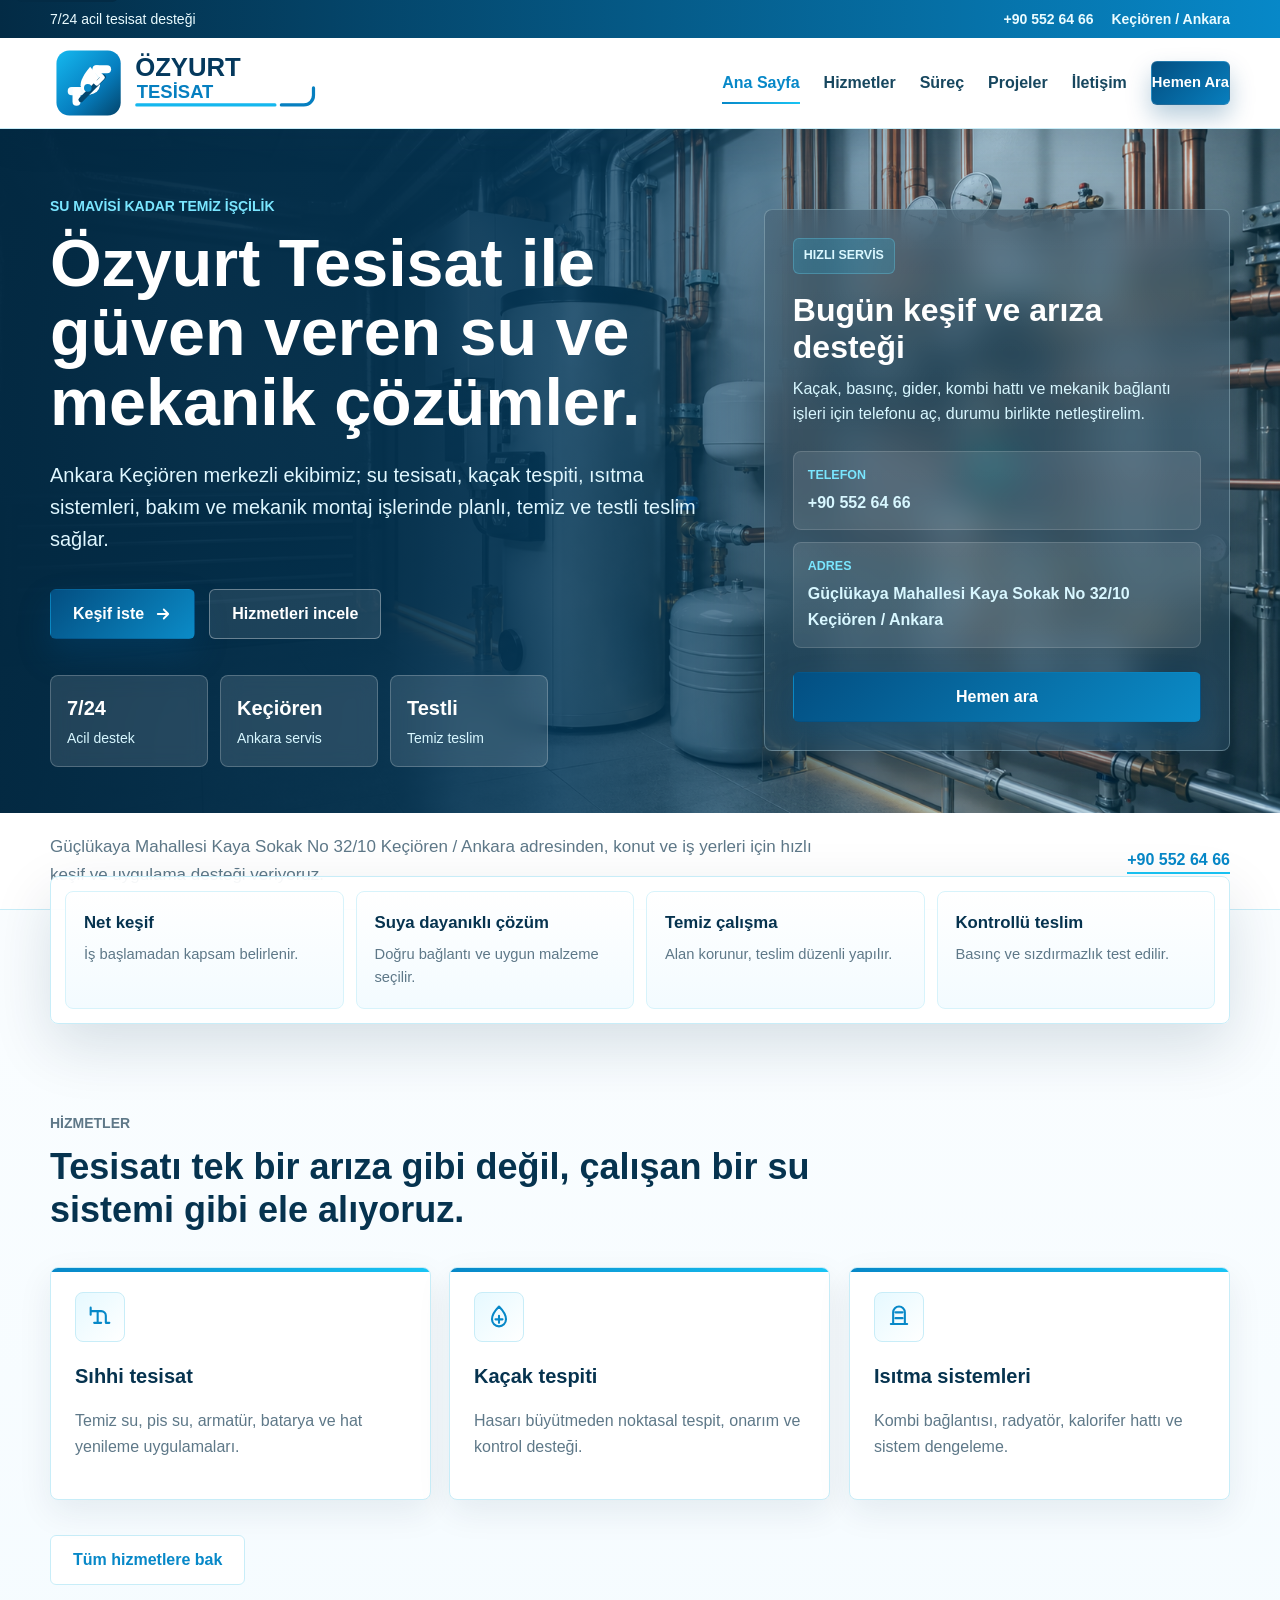
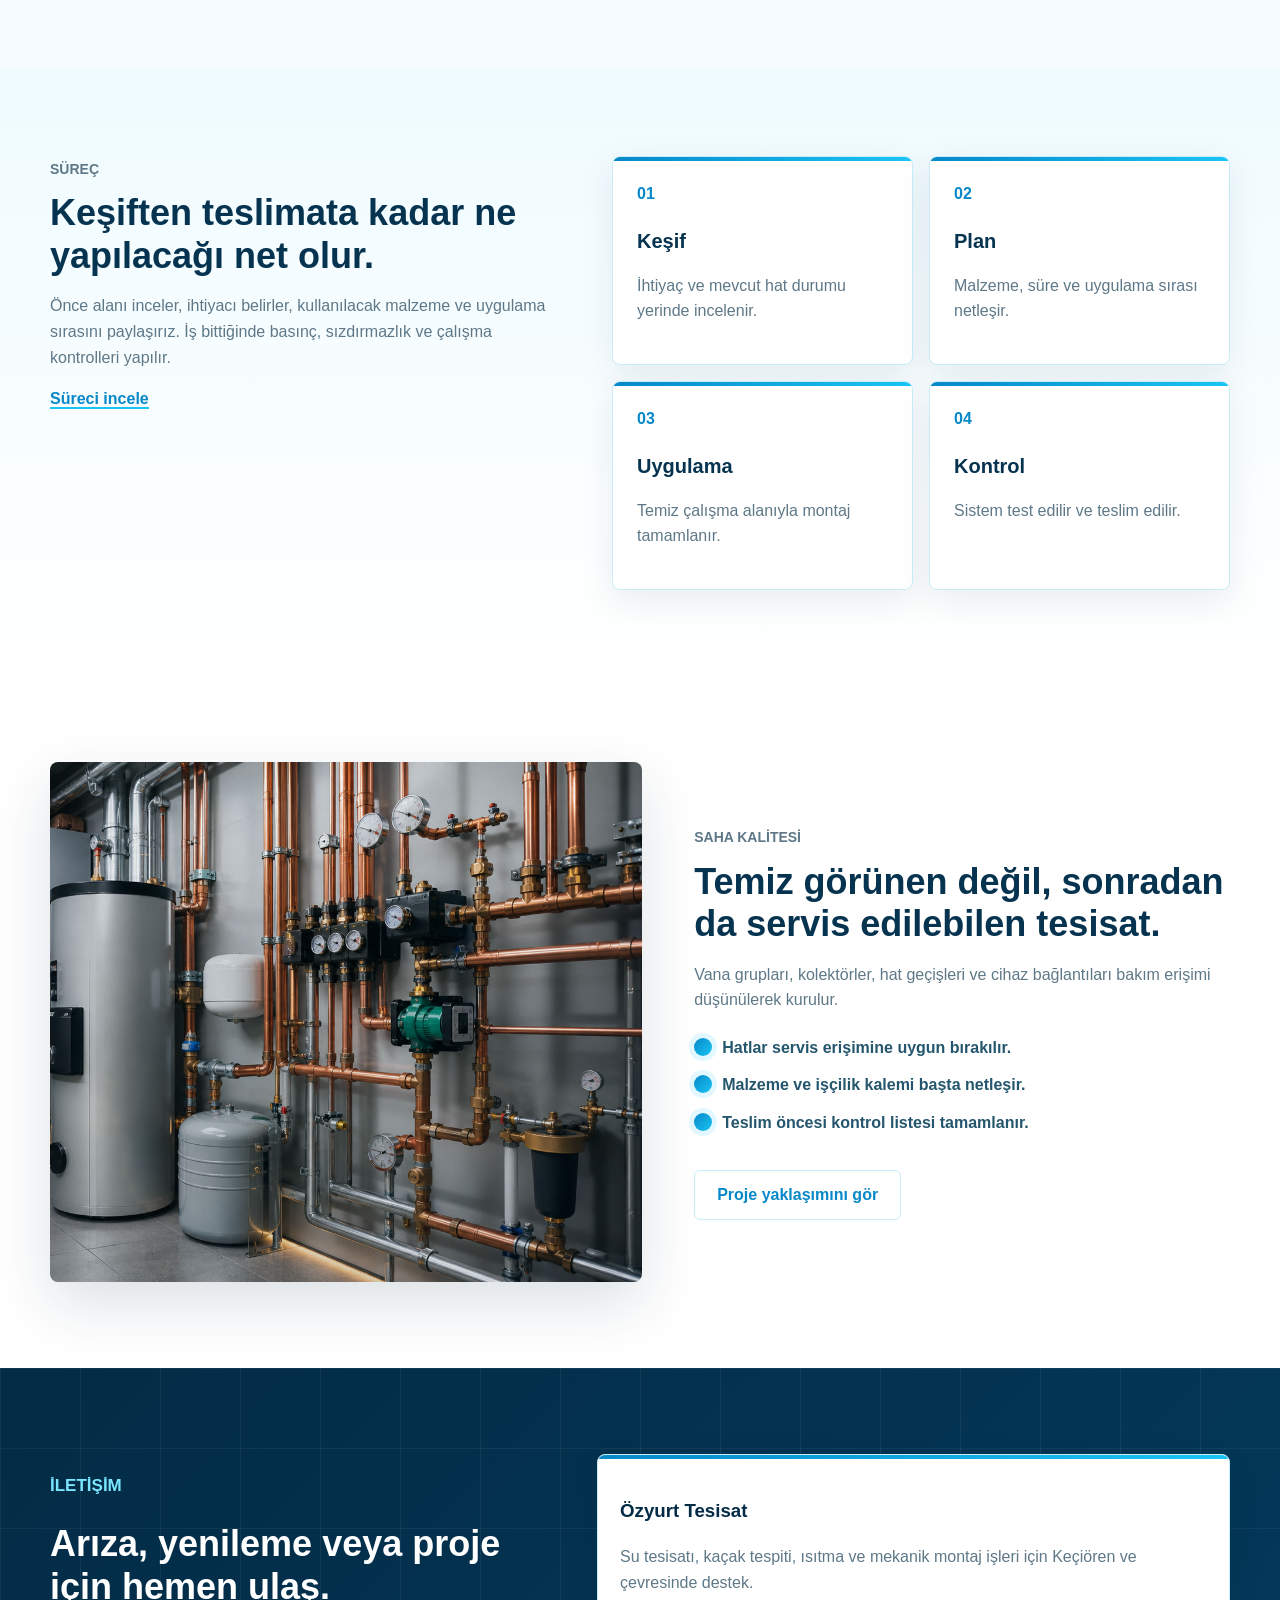
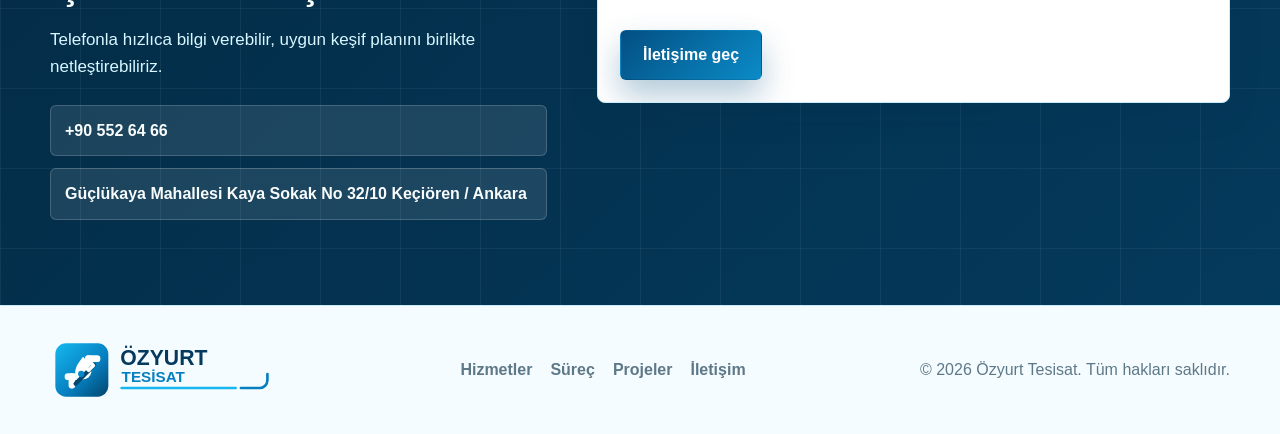
==== index.html @ d8ae40df "Add files via upload" ====
<!doctype html>
<html lang="tr">
  <head>
    <meta charset="utf-8">
    <meta name="viewport" content="width=device-width, initial-scale=1">
    <meta name="description" content="Özyurt Tesisat; Ankara Keçiören'de su tesisatı, kaçak tespiti, ısıtma sistemleri ve mekanik montaj çözümleri sunar.">
    <title>Özyurt Tesisat | Ankara Su Tesisatı ve Mekanik Çözümler</title>
    <link rel="icon" href="assets/logo.svg" type="image/svg+xml">
    <link rel="preload" as="image" href="assets/ozyurt-hero.png">
    <link rel="stylesheet" href="styles.css?v=anim8">
  </head>
  <body data-page="home">
    <a class="skip-link" href="#icerik">İçeriğe geç</a>

    <header class="site-header">
      <div class="topbar">
        <div class="container topbar__inner">
          <span>7/24 acil tesisat desteği</span>
          <div class="topbar__links" aria-label="Hızlı iletişim">
            <a href="tel:+905526466">+90 552 64 66</a>
            <a href="iletisim.html">Keçiören / Ankara</a>
          </div>
        </div>
      </div>

      <nav class="navbar" aria-label="Ana menü">
        <div class="container navbar__inner">
          <a class="brand" href="index.html" aria-label="Özyurt Tesisat ana sayfa">
            <img src="assets/logo.svg" alt="Özyurt Tesisat">
          </a>
          <button class="menu-toggle" type="button" aria-expanded="false" aria-controls="site-menu">
            <span class="menu-toggle__line"></span>
            <span class="menu-toggle__line"></span>
            <span class="menu-toggle__line"></span>
            <span class="sr-only">Menü</span>
          </button>
          <div class="site-menu" id="site-menu">
            <a href="index.html" data-page-link="home">Ana Sayfa</a>
            <a href="hizmetler.html" data-page-link="hizmetler">Hizmetler</a>
            <a href="surec.html" data-page-link="surec">Süreç</a>
            <a href="projeler.html" data-page-link="projeler">Projeler</a>
            <a href="iletisim.html" data-page-link="iletisim">İletişim</a>
            <a class="nav-cta" href="tel:+905526466">Hemen Ara</a>
          </div>
        </div>
      </nav>
    </header>

    <main id="icerik">
      <section class="hero" aria-label="Özyurt Tesisat">
        <div class="hero__bg" aria-hidden="true"></div>
        <div class="container hero__content">
          <div class="hero-copy">
            <p class="eyebrow">Su mavisi kadar temiz işçilik</p>
            <h1>Özyurt Tesisat ile güven veren su ve mekanik çözümler.</h1>
            <p class="hero__lead">
              Ankara Keçiören merkezli ekibimiz; su tesisatı, kaçak tespiti, ısıtma sistemleri,
              bakım ve mekanik montaj işlerinde planlı, temiz ve testli teslim sağlar.
            </p>
            <div class="hero__actions">
              <a class="btn btn--primary" href="iletisim.html">
                Keşif iste
                <svg viewBox="0 0 24 24" aria-hidden="true"><path d="M5 12h14M13 6l6 6-6 6"/></svg>
              </a>
              <a class="btn btn--ghost" href="hizmetler.html">Hizmetleri incele</a>
            </div>
            <div class="hero__metrics" aria-label="Özet bilgiler">
              <div>
                <strong>7/24</strong>
                <span>Acil destek</span>
              </div>
              <div>
                <strong>Keçiören</strong>
                <span>Ankara servis</span>
              </div>
              <div>
                <strong>Testli</strong>
                <span>Temiz teslim</span>
              </div>
            </div>
          </div>

          <aside class="hero-card" aria-label="Hızlı servis bilgileri">
            <span class="hero-card__badge">Hızlı Servis</span>
            <h2>Bugün keşif ve arıza desteği</h2>
            <p>Kaçak, basınç, gider, kombi hattı ve mekanik bağlantı işleri için telefonu aç, durumu birlikte netleştirelim.</p>
            <dl>
              <div>
                <dt>Telefon</dt>
                <dd><a href="tel:+905526466">+90 552 64 66</a></dd>
              </div>
              <div>
                <dt>Adres</dt>
                <dd>Güçlükaya Mahallesi Kaya Sokak No 32/10 Keçiören / Ankara</dd>
              </div>
            </dl>
            <a class="btn btn--primary" href="tel:+905526466">Hemen ara</a>
          </aside>
        </div>
      </section>

      <section class="intro-band">
        <div class="container intro-band__inner">
          <p>
            Güçlükaya Mahallesi Kaya Sokak No 32/10 Keçiören / Ankara adresinden,
            konut ve iş yerleri için hızlı keşif ve uygulama desteği veriyoruz.
          </p>
          <a href="tel:+905526466">+90 552 64 66</a>
        </div>
      </section>

      <section class="trust-band" aria-label="Güven veren özellikler">
        <div class="container trust-grid">
          <article>
            <strong>Net keşif</strong>
            <span>İş başlamadan kapsam belirlenir.</span>
          </article>
          <article>
            <strong>Suya dayanıklı çözüm</strong>
            <span>Doğru bağlantı ve uygun malzeme seçilir.</span>
          </article>
          <article>
            <strong>Temiz çalışma</strong>
            <span>Alan korunur, teslim düzenli yapılır.</span>
          </article>
          <article>
            <strong>Kontrollü teslim</strong>
            <span>Basınç ve sızdırmazlık test edilir.</span>
          </article>
        </div>
      </section>

      <section class="section">
        <div class="container">
          <div class="section-heading">
            <p class="section-kicker">Hizmetler</p>
            <h2>Tesisatı tek bir arıza gibi değil, çalışan bir su sistemi gibi ele alıyoruz.</h2>
          </div>

          <div class="services-grid">
            <article class="service-card">
              <span class="service-card__icon" aria-hidden="true">
                <svg viewBox="0 0 24 24"><path d="M4 7h9a4 4 0 0 1 4 4v6M17 17h3M4 7V4m0 3v3M10 7v10m-3 0h6"/></svg>
              </span>
              <h3>Sıhhi tesisat</h3>
              <p>Temiz su, pis su, armatür, batarya ve hat yenileme uygulamaları.</p>
            </article>
            <article class="service-card">
              <span class="service-card__icon" aria-hidden="true">
                <svg viewBox="0 0 24 24"><path d="M12 3s6 6 6 11a6 6 0 0 1-12 0C6 9 12 3 12 3Zm0 8v6m-3-3h6"/></svg>
              </span>
              <h3>Kaçak tespiti</h3>
              <p>Hasarı büyütmeden noktasal tespit, onarım ve kontrol desteği.</p>
            </article>
            <article class="service-card">
              <span class="service-card__icon" aria-hidden="true">
                <svg viewBox="0 0 24 24"><path d="M5 18h14M7 18V8a5 5 0 0 1 10 0v10M9 8h6m-6 5h6"/></svg>
              </span>
              <h3>Isıtma sistemleri</h3>
              <p>Kombi bağlantısı, radyatör, kalorifer hattı ve sistem dengeleme.</p>
            </article>
          </div>

          <div class="cta-actions">
            <a class="btn btn--outline" href="hizmetler.html">Tüm hizmetlere bak</a>
          </div>
        </div>
      </section>

      <section class="section section--tint">
        <div class="container split">
          <div class="split__copy">
            <p class="section-kicker">Süreç</p>
            <h2>Keşiften teslimata kadar ne yapılacağı net olur.</h2>
            <p>
              Önce alanı inceler, ihtiyacı belirler, kullanılacak malzeme ve uygulama sırasını paylaşırız.
              İş bittiğinde basınç, sızdırmazlık ve çalışma kontrolleri yapılır.
            </p>
            <a class="text-link" href="surec.html">Süreci incele</a>
          </div>
          <div class="process-list">
            <article class="process-card">
              <span>01</span>
              <h3>Keşif</h3>
              <p>İhtiyaç ve mevcut hat durumu yerinde incelenir.</p>
            </article>
            <article class="process-card">
              <span>02</span>
              <h3>Plan</h3>
              <p>Malzeme, süre ve uygulama sırası netleşir.</p>
            </article>
            <article class="process-card">
              <span>03</span>
              <h3>Uygulama</h3>
              <p>Temiz çalışma alanıyla montaj tamamlanır.</p>
            </article>
            <article class="process-card">
              <span>04</span>
              <h3>Kontrol</h3>
              <p>Sistem test edilir ve teslim edilir.</p>
            </article>
          </div>
        </div>
      </section>

      <section class="section showcase">
        <div class="container showcase__inner">
          <div class="showcase__image" role="img" aria-label="Düzenli mekanik tesisat uygulaması"></div>
          <div class="showcase__content">
            <p class="section-kicker">Saha kalitesi</p>
            <h2>Temiz görünen değil, sonradan da servis edilebilen tesisat.</h2>
            <p>
              Vana grupları, kolektörler, hat geçişleri ve cihaz bağlantıları bakım erişimi düşünülerek kurulur.
            </p>
            <ul class="check-list">
              <li>Hatlar servis erişimine uygun bırakılır.</li>
              <li>Malzeme ve işçilik kalemi başta netleşir.</li>
              <li>Teslim öncesi kontrol listesi tamamlanır.</li>
            </ul>
            <div class="cta-actions">
              <a class="btn btn--outline" href="projeler.html">Proje yaklaşımını gör</a>
            </div>
          </div>
        </div>
      </section>

      <section class="contact-section" id="iletisim-cta">
        <div class="container contact-grid">
          <div class="contact-copy">
            <p class="eyebrow">İletişim</p>
            <h2>Arıza, yenileme veya proje için hemen ulaş.</h2>
            <p>Telefonla hızlıca bilgi verebilir, uygun keşif planını birlikte netleştirebiliriz.</p>
            <div class="contact-lines">
              <a href="tel:+905526466">+90 552 64 66</a>
              <address>Güçlükaya Mahallesi Kaya Sokak No 32/10 Keçiören / Ankara</address>
            </div>
          </div>
          <div class="contact-info-card">
            <h3>Özyurt Tesisat</h3>
            <p>Su tesisatı, kaçak tespiti, ısıtma ve mekanik montaj işleri için Keçiören ve çevresinde destek.</p>
            <div class="cta-actions">
              <a class="btn btn--primary" href="iletisim.html">İletişime geç</a>
            </div>
          </div>
        </div>
      </section>
    </main>

    <footer class="site-footer">
      <div class="container site-footer__inner">
        <img src="assets/logo.svg" alt="Özyurt Tesisat">
        <div class="footer-links">
          <a href="hizmetler.html">Hizmetler</a>
          <a href="surec.html">Süreç</a>
          <a href="projeler.html">Projeler</a>
          <a href="iletisim.html">İletişim</a>
        </div>
        <p>© <span id="year"></span> Özyurt Tesisat. Tüm hakları saklıdır.</p>
      </div>
    </footer>

    <script src="script.js?v=anim8"></script>
  </body>
</html>
---- styles.css ----
:root {
  --ink: #06334f;
  --muted: #5e7888;
  --deep: #032b45;
  --navy: #043a5c;
  --blue: #0788c8;
  --cyan: #19c4f4;
  --aqua: #7ae6ff;
  --foam: #effbff;
  --foam-strong: #dff7ff;
  --paper: #ffffff;
  --line: #c8edf8;
  --shadow: 0 22px 60px rgba(3, 43, 69, 0.14);
}

* {
  box-sizing: border-box;
}

html {
  scroll-behavior: smooth;
}

body {
  margin: 0;
  color: var(--ink);
  background: linear-gradient(180deg, #ffffff 0%, #f4fbff 52%, #ffffff 100%);
  font-family: "Segoe UI", Arial, Helvetica, sans-serif;
  line-height: 1.6;
}

.site-header,
main,
.site-footer {
  animation: contentEnter 800ms cubic-bezier(0.16, 1, 0.3, 1) forwards;
}

img,
svg {
  display: block;
  max-width: 100%;
}

a {
  color: inherit;
  text-decoration: none;
}

button,
input,
select,
textarea {
  font: inherit;
}

.skip-link {
  position: absolute;
  top: -40px;
  left: 16px;
  z-index: 60;
  padding: 8px 12px;
  color: var(--paper);
  background: var(--deep);
  border-radius: 6px;
}

.skip-link:focus {
  top: 12px;
}

.sr-only {
  position: absolute;
  width: 1px;
  height: 1px;
  padding: 0;
  margin: -1px;
  overflow: hidden;
  clip: rect(0, 0, 0, 0);
  white-space: nowrap;
  border: 0;
}

.container {
  width: min(1180px, calc(100% - 40px));
  margin: 0 auto;
}

.site-header {
  position: sticky;
  top: 0;
  z-index: 30;
  background: rgba(255, 255, 255, 0.96);
  border-bottom: 1px solid var(--line);
  box-shadow: 0 12px 36px rgba(3, 43, 69, 0.08);
  backdrop-filter: blur(16px);
}

.topbar {
  color: #e9fbff;
  background: linear-gradient(90deg, var(--deep), var(--blue));
  font-size: 0.875rem;
}

.topbar__inner,
.navbar__inner,
.intro-band__inner,
.site-footer__inner {
  display: flex;
  align-items: center;
  justify-content: space-between;
  gap: 20px;
}

.topbar__inner {
  min-height: 38px;
}

.topbar__links {
  display: flex;
  gap: 18px;
  flex-wrap: wrap;
  font-weight: 700;
}

.navbar__inner {
  min-height: 90px;
}

.brand {
  width: 286px;
  max-width: 45vw;
}

.brand img {
  width: 100%;
  height: auto;
}

.site-menu {
  display: flex;
  align-items: center;
  gap: 24px;
  color: #17475f;
  font-weight: 800;
}

.site-menu a {
  position: relative;
  padding: 8px 0;
}

.site-menu a:not(.nav-cta)::after {
  position: absolute;
  left: 0;
  bottom: 0;
  width: 100%;
  height: 2px;
  content: "";
  background: linear-gradient(90deg, var(--blue), var(--cyan));
  transform: scaleX(0);
  transform-origin: left;
  transition: transform 180ms ease;
}

.site-menu a:hover::after,
.site-menu a:focus-visible::after,
.site-menu a.is-active::after {
  transform: scaleX(1);
}

.site-menu a.is-active {
  color: var(--blue);
}

.nav-cta {
  display: inline-flex;
  align-items: center;
  justify-content: center;
  min-height: 44px;
  padding: 0 20px;
  color: var(--paper);
  font-size: 0.92rem;
  background: linear-gradient(135deg, #034f82, #087ebd);
  border: 1px solid rgba(255, 255, 255, 0.12);
  border-radius: 6px;
  box-shadow: 0 12px 24px rgba(3, 79, 130, 0.28);
}

.menu-toggle {
  display: none;
  flex: 0 0 44px;
  width: 44px;
  height: 44px;
  align-items: center;
  justify-content: center;
  flex-direction: column;
  gap: 5px;
  padding: 0;
  background: var(--blue);
  border: 1px solid var(--blue);
  border-radius: 6px;
  cursor: pointer;
}

.menu-toggle__line {
  width: 20px;
  height: 2px;
  background: var(--paper);
}

.hero {
  position: relative;
  min-height: 66vh;
  display: grid;
  align-items: center;
  overflow: hidden;
  color: var(--paper);
}

.hero__bg {
  position: absolute;
  inset: 0;
  background:
    linear-gradient(90deg, rgba(3, 43, 69, 0.95) 0%, rgba(4, 58, 92, 0.84) 43%, rgba(7, 136, 200, 0.22) 78%),
    url("assets/ozyurt-hero.png") center right / cover no-repeat;
}

.hero__content {
  position: relative;
  z-index: 1;
  display: grid;
  grid-template-columns: minmax(0, 1.06fr) minmax(310px, 0.74fr);
  gap: 46px;
  align-items: center;
  padding: 64px 0 46px;
}

.hero-copy {
  min-width: 0;
}

.eyebrow,
.section-kicker {
  display: inline-flex;
  margin: 0 0 12px;
  color: var(--blue);
  font-size: 0.875rem;
  font-weight: 900;
  text-transform: uppercase;
}

.hero .eyebrow,
.inner-hero .eyebrow,
.contact-section .eyebrow {
  color: var(--aqua);
}

.hero h1,
.inner-hero h1 {
  max-width: 760px;
  margin: 0;
  font-size: 4.15rem;
  line-height: 1.04;
  letter-spacing: 0;
  overflow-wrap: break-word;
}

.hero__lead,
.inner-hero__lead {
  max-width: 650px;
  margin: 22px 0 0;
  color: #dff7ff;
  font-size: 1.25rem;
}

.hero__actions,
.cta-actions {
  display: flex;
  flex-wrap: wrap;
  gap: 14px;
  margin-top: 34px;
}

.btn {
  display: inline-flex;
  align-items: center;
  justify-content: center;
  gap: 10px;
  min-height: 50px;
  padding: 0 22px;
  color: inherit;
  border: 1px solid transparent;
  border-radius: 6px;
  font-weight: 900;
  cursor: pointer;
  transition: transform 180ms ease, box-shadow 180ms ease, background-color 180ms ease;
}

.btn svg {
  width: 18px;
  height: 18px;
  fill: none;
  stroke: currentColor;
  stroke-width: 2.4;
  stroke-linecap: round;
  stroke-linejoin: round;
}

.btn:hover,
.btn:focus-visible {
  transform: translateY(-2px);
}

.btn--primary {
  color: var(--paper);
  background: linear-gradient(135deg, #034f82, #0b8bc7);
  box-shadow: 0 16px 32px rgba(3, 79, 130, 0.3);
}

.btn--ghost {
  color: var(--paper);
  background: rgba(255, 255, 255, 0.1);
  border-color: rgba(255, 255, 255, 0.34);
}

.btn--outline {
  color: var(--blue);
  background: var(--paper);
  border-color: var(--line);
}

.hero__metrics {
  display: grid;
  grid-template-columns: repeat(3, minmax(0, 158px));
  gap: 12px;
  margin-top: 36px;
}

.hero__metrics div {
  min-height: 92px;
  padding: 16px;
  background: rgba(255, 255, 255, 0.12);
  border: 1px solid rgba(255, 255, 255, 0.22);
  border-radius: 8px;
  backdrop-filter: blur(10px);
}

.hero__metrics strong,
.hero__metrics span {
  display: block;
}

.hero__metrics strong {
  font-size: 1.25rem;
}

.hero__metrics span {
  margin-top: 3px;
  color: #d8f7ff;
  font-size: 0.875rem;
}

.hero-card {
  align-self: center;
  display: flex;
  flex-direction: column;
  justify-content: center;
  min-height: 380px;
  padding: 28px;
  color: var(--paper);
  background:
    linear-gradient(180deg, rgba(255, 255, 255, 0.16), rgba(255, 255, 255, 0.08)),
    rgba(3, 43, 69, 0.54);
  border: 1px solid rgba(216, 247, 255, 0.28);
  border-radius: 8px;
  box-shadow: 0 28px 80px rgba(0, 16, 28, 0.32);
  backdrop-filter: blur(18px);
}

.hero-card__badge {
  width: max-content;
  padding: 7px 10px;
  color: #dbf8ff;
  background: rgba(25, 196, 244, 0.18);
  border: 1px solid rgba(122, 230, 255, 0.26);
  border-radius: 6px;
  font-size: 0.78rem;
  font-weight: 900;
  text-transform: uppercase;
}

.hero-card h2 {
  margin: 18px 0 10px;
  font-size: 2rem;
  line-height: 1.15;
}

.hero-card p,
.hero-card dd {
  color: #d8f7ff;
}

.hero-card p {
  margin: 0;
}

.hero-card dl {
  display: grid;
  gap: 12px;
  margin: 24px 0;
}

.hero-card dl div {
  padding: 14px;
  background: rgba(255, 255, 255, 0.1);
  border: 1px solid rgba(255, 255, 255, 0.14);
  border-radius: 8px;
}

.hero-card dt {
  color: var(--aqua);
  font-size: 0.78rem;
  font-weight: 900;
  text-transform: uppercase;
}

.hero-card dd {
  margin: 4px 0 0;
  font-weight: 800;
}

.trust-band {
  position: relative;
  margin-top: -34px;
  z-index: 2;
}

.trust-grid {
  display: grid;
  grid-template-columns: repeat(4, minmax(0, 1fr));
  gap: 12px;
  padding: 14px;
  background: rgba(255, 255, 255, 0.94);
  border: 1px solid var(--line);
  border-radius: 8px;
  box-shadow: var(--shadow);
  backdrop-filter: blur(12px);
}

.trust-grid article {
  min-height: 108px;
  padding: 18px;
  background: linear-gradient(180deg, #ffffff, #f3fbff);
  border: 1px solid #d7f3fb;
  border-radius: 8px;
}

.trust-grid strong,
.trust-grid span {
  display: block;
}

.trust-grid strong {
  color: var(--ink);
  font-size: 1.05rem;
}

.trust-grid span {
  margin-top: 6px;
  color: var(--muted);
  font-size: 0.92rem;
}

.intro-band {
  background: var(--paper);
  border-bottom: 1px solid var(--line);
}

.intro-band__inner {
  min-height: 96px;
}

.intro-band p {
  max-width: 780px;
  margin: 0;
  color: var(--muted);
  font-size: 1.0625rem;
}

.intro-band a,
.text-link {
  color: var(--blue);
  font-weight: 900;
  border-bottom: 2px solid var(--cyan);
}

.section {
  padding: 86px 0;
}

.section--tint {
  background: linear-gradient(180deg, var(--foam) 0%, #ffffff 100%);
}

.section--compact {
  padding-top: 18px;
}

.section-heading {
  max-width: 770px;
  margin-bottom: 36px;
}

.section-heading h2,
.split__copy h2,
.showcase__content h2,
.contact-copy h2,
.card-panel h2 {
  margin: 0;
  color: var(--ink);
  font-size: 2.25rem;
  line-height: 1.18;
  letter-spacing: 0;
}

.section-heading p,
.split__copy p,
.showcase__content p,
.card-panel p,
.project-card p,
.service-card p,
.process-card p,
.faq-item p,
.contact-copy p {
  color: var(--muted);
}

.services-grid,
.project-grid,
.feature-grid {
  display: grid;
  grid-template-columns: repeat(3, minmax(0, 1fr));
  gap: 18px;
}

.service-card,
.process-card,
.project-card,
.card-panel,
.faq-item,
.contact-form,
.contact-info-card {
  background: var(--paper);
  border: 1px solid var(--line);
  border-radius: 8px;
  box-shadow: 0 12px 34px rgba(3, 43, 69, 0.08);
}

.service-card,
.process-card,
.project-card,
.card-panel {
  position: relative;
  overflow: hidden;
  padding: 24px;
  transition: transform 180ms ease, box-shadow 180ms ease, border-color 180ms ease;
}

.service-card::before,
.process-card::before,
.project-card::before,
.card-panel::before,
.contact-info-card::before {
  position: absolute;
  inset: 0 auto auto 0;
  width: 100%;
  height: 4px;
  content: "";
  background: linear-gradient(90deg, var(--blue), var(--cyan));
}

.service-card:hover,
.process-card:hover,
.project-card:hover,
.card-panel:hover {
  transform: translateY(-4px);
  border-color: #9ce6f7;
  box-shadow: 0 20px 50px rgba(3, 43, 69, 0.13);
}

.service-card {
  min-height: 232px;
}

.service-card__icon,
.feature-icon {
  display: grid;
  width: 50px;
  height: 50px;
  place-items: center;
  color: var(--blue);
  background: linear-gradient(135deg, #e6f9ff, #ffffff);
  border: 1px solid var(--line);
  border-radius: 8px;
}

.service-card__icon svg,
.feature-icon svg {
  width: 28px;
  height: 28px;
  fill: none;
  stroke: currentColor;
  stroke-width: 1.8;
  stroke-linecap: round;
  stroke-linejoin: round;
}

.service-card h3,
.process-card h3,
.project-card h3,
.card-panel h3 {
  margin: 18px 0 8px;
  font-size: 1.25rem;
}

.split {
  display: grid;
  grid-template-columns: 0.9fr 1.1fr;
  gap: 56px;
  align-items: start;
}

.process-list {
  display: grid;
  grid-template-columns: repeat(2, minmax(0, 1fr));
  gap: 16px;
}

.process-card {
  min-height: 178px;
}

.process-card span {
  color: var(--blue);
  font-size: 1rem;
  font-weight: 900;
}

.showcase {
  background: #ffffff;
}

.showcase__inner {
  display: grid;
  grid-template-columns: 1.05fr 0.95fr;
  gap: 52px;
  align-items: center;
}

.showcase__image {
  min-height: 520px;
  background:
    linear-gradient(180deg, rgba(7, 136, 200, 0.04), rgba(3, 43, 69, 0.15)),
    url("assets/ozyurt-hero.png") center right / cover no-repeat;
  border-radius: 8px;
  box-shadow: var(--shadow);
}

.check-list {
  display: grid;
  gap: 12px;
  padding: 0;
  margin: 22px 0 0;
  list-style: none;
}

.check-list li {
  position: relative;
  padding-left: 28px;
  color: #24566d;
  font-weight: 800;
}

.check-list li::before {
  position: absolute;
  left: 0;
  top: 3px;
  width: 18px;
  height: 18px;
  content: "";
  background: linear-gradient(135deg, var(--blue), var(--cyan));
  border-radius: 50%;
  box-shadow: 0 0 0 5px rgba(25, 196, 244, 0.12);
}

.inner-hero {
  position: relative;
  overflow: hidden;
  color: var(--paper);
  background:
    linear-gradient(90deg, rgba(255, 255, 255, 0.07) 1px, transparent 1px),
    linear-gradient(180deg, rgba(255, 255, 255, 0.06) 1px, transparent 1px),
    linear-gradient(135deg, var(--deep), var(--blue));
  background-size: 72px 72px, 72px 72px, auto;
}

.inner-hero::after {
  position: absolute;
  inset: 0;
  content: "";
  background:
    linear-gradient(90deg, rgba(3, 43, 69, 0.82), rgba(3, 43, 69, 0.36)),
    url("assets/ozyurt-hero.png") center right / cover no-repeat;
  opacity: 0.34;
}

.inner-hero__content {
  position: relative;
  z-index: 1;
  padding: 76px 0;
}

.page-grid {
  display: grid;
  grid-template-columns: 0.8fr 1.2fr;
  gap: 28px;
  align-items: start;
}

.page-aside {
  position: sticky;
  top: 126px;
  padding: 24px;
  color: var(--paper);
  background: linear-gradient(135deg, var(--deep), var(--blue));
  border-radius: 8px;
  box-shadow: var(--shadow);
}

.page-aside p {
  color: #dff7ff;
}

.detail-stack {
  display: grid;
  gap: 16px;
}

.project-card {
  min-height: 245px;
  background:
    linear-gradient(180deg, rgba(255, 255, 255, 0.96), rgba(239, 251, 255, 0.98));
}

.project-card span {
  color: var(--blue);
  font-size: 0.875rem;
  font-weight: 900;
  text-transform: uppercase;
}

.faq-list {
  display: grid;
  gap: 12px;
}

.faq-item {
  overflow: hidden;
}

.faq-item button {
  display: flex;
  align-items: center;
  justify-content: space-between;
  width: 100%;
  min-height: 68px;
  gap: 18px;
  padding: 0 22px;
  color: var(--ink);
  background: transparent;
  border: 0;
  font-weight: 900;
  text-align: left;
  cursor: pointer;
}

.faq-item button svg {
  width: 20px;
  height: 20px;
  flex: 0 0 auto;
  fill: none;
  stroke: var(--blue);
  stroke-width: 2.4;
  stroke-linecap: round;
  stroke-linejoin: round;
  transition: transform 180ms ease;
}

.faq-item p {
  display: none;
  padding: 0 22px 22px;
  margin: 0;
}

.faq-item.is-open p {
  display: block;
}

.faq-item.is-open button svg {
  transform: rotate(180deg);
}

.contact-section {
  padding: 86px 0;
  color: var(--paper);
  background:
    linear-gradient(90deg, rgba(255, 255, 255, 0.06) 1px, transparent 1px),
    linear-gradient(180deg, rgba(255, 255, 255, 0.05) 1px, transparent 1px),
    linear-gradient(135deg, var(--deep), var(--navy));
  background-size: 80px 80px, 80px 80px, auto;
}

.contact-grid {
  display: grid;
  grid-template-columns: 0.88fr 1.12fr;
  gap: 50px;
  align-items: start;
}

.contact-copy h2,
.contact-copy p {
  color: var(--paper);
}

.contact-copy p {
  max-width: 560px;
  margin: 18px 0 24px;
  color: #d8f7ff;
  font-size: 1.0625rem;
}

.contact-lines {
  display: grid;
  gap: 12px;
}

.contact-lines a,
.contact-owner,
.contact-lines address {
  min-height: 44px;
  padding: 12px 14px;
  margin: 0;
  color: #f8fcfc;
  background: rgba(255, 255, 255, 0.1);
  border: 1px solid rgba(255, 255, 255, 0.18);
  border-radius: 6px;
  font-style: normal;
  font-weight: 800;
}

.contact-owner {
  display: flex;
  align-items: center;
  color: var(--deep);
  background: #f4fcff;
  border-color: rgba(122, 230, 255, 0.5);
}

.contact-form {
  display: grid;
  grid-template-columns: repeat(2, minmax(0, 1fr));
  gap: 16px;
  padding: 28px;
  color: var(--ink);
}

.contact-form label {
  display: grid;
  gap: 7px;
  color: #315d72;
  font-size: 0.875rem;
  font-weight: 900;
}

.contact-form label:nth-child(4) {
  grid-column: 1 / -1;
}

.contact-form input,
.contact-form select,
.contact-form textarea {
  width: 100%;
  border: 1px solid var(--line);
  border-radius: 6px;
  color: var(--ink);
  background: #fbfeff;
}

.contact-form input,
.contact-form select {
  height: 48px;
  padding: 0 12px;
}

.contact-form textarea {
  min-height: 128px;
  resize: vertical;
  padding: 12px;
}

.contact-form input:focus,
.contact-form select:focus,
.contact-form textarea:focus {
  outline: 3px solid rgba(25, 196, 244, 0.18);
  border-color: var(--cyan);
}

.contact-form .btn {
  width: max-content;
}

.form-status {
  min-height: 24px;
  margin: 12px 0 0;
  color: var(--blue);
  font-weight: 900;
}

.contact-info-card {
  position: relative;
  overflow: hidden;
  padding: 22px;
  color: var(--ink);
}

.contact-info-card h3 {
  color: var(--deep);
}

.contact-info-card p {
  color: var(--muted);
}

.reveal-on-scroll {
  opacity: 0;
  filter: blur(8px);
  transform: translateY(46px) scale(0.99);
  transition: opacity 650ms ease, filter 650ms ease, transform 650ms cubic-bezier(0.16, 1, 0.3, 1);
  will-change: opacity, filter, transform;
}

.reveal-on-scroll.is-visible {
  opacity: 1;
  filter: blur(0);
  transform: translateY(0);
}

.site-footer {
  padding: 32px 0;
  background: #f5fcff;
  border-top: 1px solid var(--line);
}

.site-footer img {
  width: 236px;
}

.site-footer p,
.footer-links a {
  margin: 0;
  color: var(--muted);
}

.footer-links {
  display: flex;
  flex-wrap: wrap;
  gap: 12px 18px;
  justify-content: flex-end;
  font-weight: 800;
}

@media (max-width: 980px) {
  .topbar__inner {
    justify-content: center;
    text-align: center;
  }

  .topbar__links {
    display: none;
  }

  .menu-toggle {
    display: inline-flex;
  }

  .site-menu {
    position: absolute;
    top: 128px;
    left: 20px;
    right: 20px;
    display: none;
    flex-direction: column;
    align-items: stretch;
    gap: 0;
    padding: 12px;
    background: var(--paper);
    border: 1px solid var(--line);
    border-radius: 8px;
    box-shadow: var(--shadow);
  }

  .site-menu.is-open {
    display: flex;
  }

  .site-menu a {
    padding: 12px;
  }

  .nav-cta {
    margin-top: 6px;
  }

  .hero {
    min-height: 70vh;
  }

  .hero__content {
    grid-template-columns: 1fr;
  }

  .hero-card {
    max-width: 620px;
    min-height: auto;
  }

  .hero h1,
  .inner-hero h1 {
    font-size: 3rem;
    max-width: 650px;
  }

  .services-grid,
  .project-grid,
  .feature-grid,
  .trust-grid,
  .split,
  .showcase__inner,
  .contact-grid,
  .page-grid {
    grid-template-columns: repeat(2, minmax(0, 1fr));
  }

  .split,
  .showcase__inner,
  .contact-grid,
  .page-grid {
    grid-template-columns: 1fr;
  }

  .page-aside {
    position: static;
  }

  .showcase__image {
    min-height: 360px;
  }
}

@media (max-width: 720px) {
  .container {
    width: min(100% - 28px, 1180px);
  }

  .navbar__inner {
    gap: 14px;
    min-height: 72px;
  }

  .brand {
    width: 214px;
    max-width: calc(100vw - 88px);
  }

  .site-menu {
    top: 110px;
    left: 14px;
    right: 14px;
  }

  .hero {
    min-height: 58vh;
  }

  .hero__bg {
    background:
      linear-gradient(90deg, rgba(3, 43, 69, 0.96) 0%, rgba(4, 58, 92, 0.82) 62%, rgba(7, 136, 200, 0.35) 100%),
      url("assets/ozyurt-hero.png") center right / cover no-repeat;
  }

  .hero__content {
    padding: 42px 0 28px;
  }

  .hero-card {
    display: none;
  }

  .hero h1,
  .inner-hero h1 {
    max-width: 335px;
    font-size: 2.18rem;
    line-height: 1.08;
  }

  .hero__lead,
  .inner-hero__lead {
    max-width: 340px;
    font-size: 1.0625rem;
  }

  .hero__actions,
  .cta-actions {
    max-width: 360px;
    flex-direction: column;
    align-items: stretch;
  }

  .hero__actions .btn,
  .cta-actions .btn {
    width: 100%;
  }

  .hero__metrics {
    display: none;
  }

  .trust-band {
    margin-top: 0;
  }

  .trust-grid,
  .services-grid,
  .project-grid,
  .feature-grid {
    grid-template-columns: 1fr;
  }

  .intro-band__inner,
  .site-footer__inner {
    align-items: flex-start;
    flex-direction: column;
  }

  .footer-links {
    justify-content: flex-start;
  }

  .section,
  .contact-section {
    padding: 62px 0;
  }

  .section-heading h2,
  .split__copy h2,
  .showcase__content h2,
  .contact-copy h2,
  .card-panel h2 {
    font-size: 1.8rem;
  }

  .process-list,
  .contact-form {
    grid-template-columns: 1fr;
  }

  .contact-form {
    padding: 20px;
  }

  .contact-form .btn {
    width: 100%;
  }
}

@keyframes pageEnter {
  from {
    opacity: 0;
    filter: blur(14px);
    transform: translateY(88px) scale(0.975);
  }

  to {
    opacity: 1;
    filter: blur(0);
    transform: translateY(0) scale(1);
  }
}

@keyframes contentEnter {
  0% {
    opacity: 0;
    filter: blur(10px);
    transform: translateY(32px) scale(0.99);
  }

  34% {
    opacity: 0;
    filter: blur(10px);
    transform: translateY(32px) scale(0.99);
  }

  100% {
    opacity: 1;
    filter: blur(0);
    transform: translateY(0) scale(1);
  }
}

@media (max-width: 420px) {
  .brand {
    width: 188px;
  }

  .hero h1,
  .inner-hero h1 {
    max-width: 320px;
    font-size: 2rem;
  }

  .btn {
    width: 100%;
  }

  .showcase__image {
    min-height: 280px;
  }
}

@media (max-width: 360px) {
  .brand {
    width: 178px;
  }

  .hero h1,
  .inner-hero h1 {
    max-width: 292px;
    font-size: 1.82rem;
  }
}

@media (max-width: 720px) and (max-height: 760px) {
  .hero {
    min-height: 60vh;
  }

  .hero__content {
    padding-top: 42px;
  }

  .hero__actions {
    margin-top: 24px;
  }

  .hero__metrics {
    display: none;
  }
}
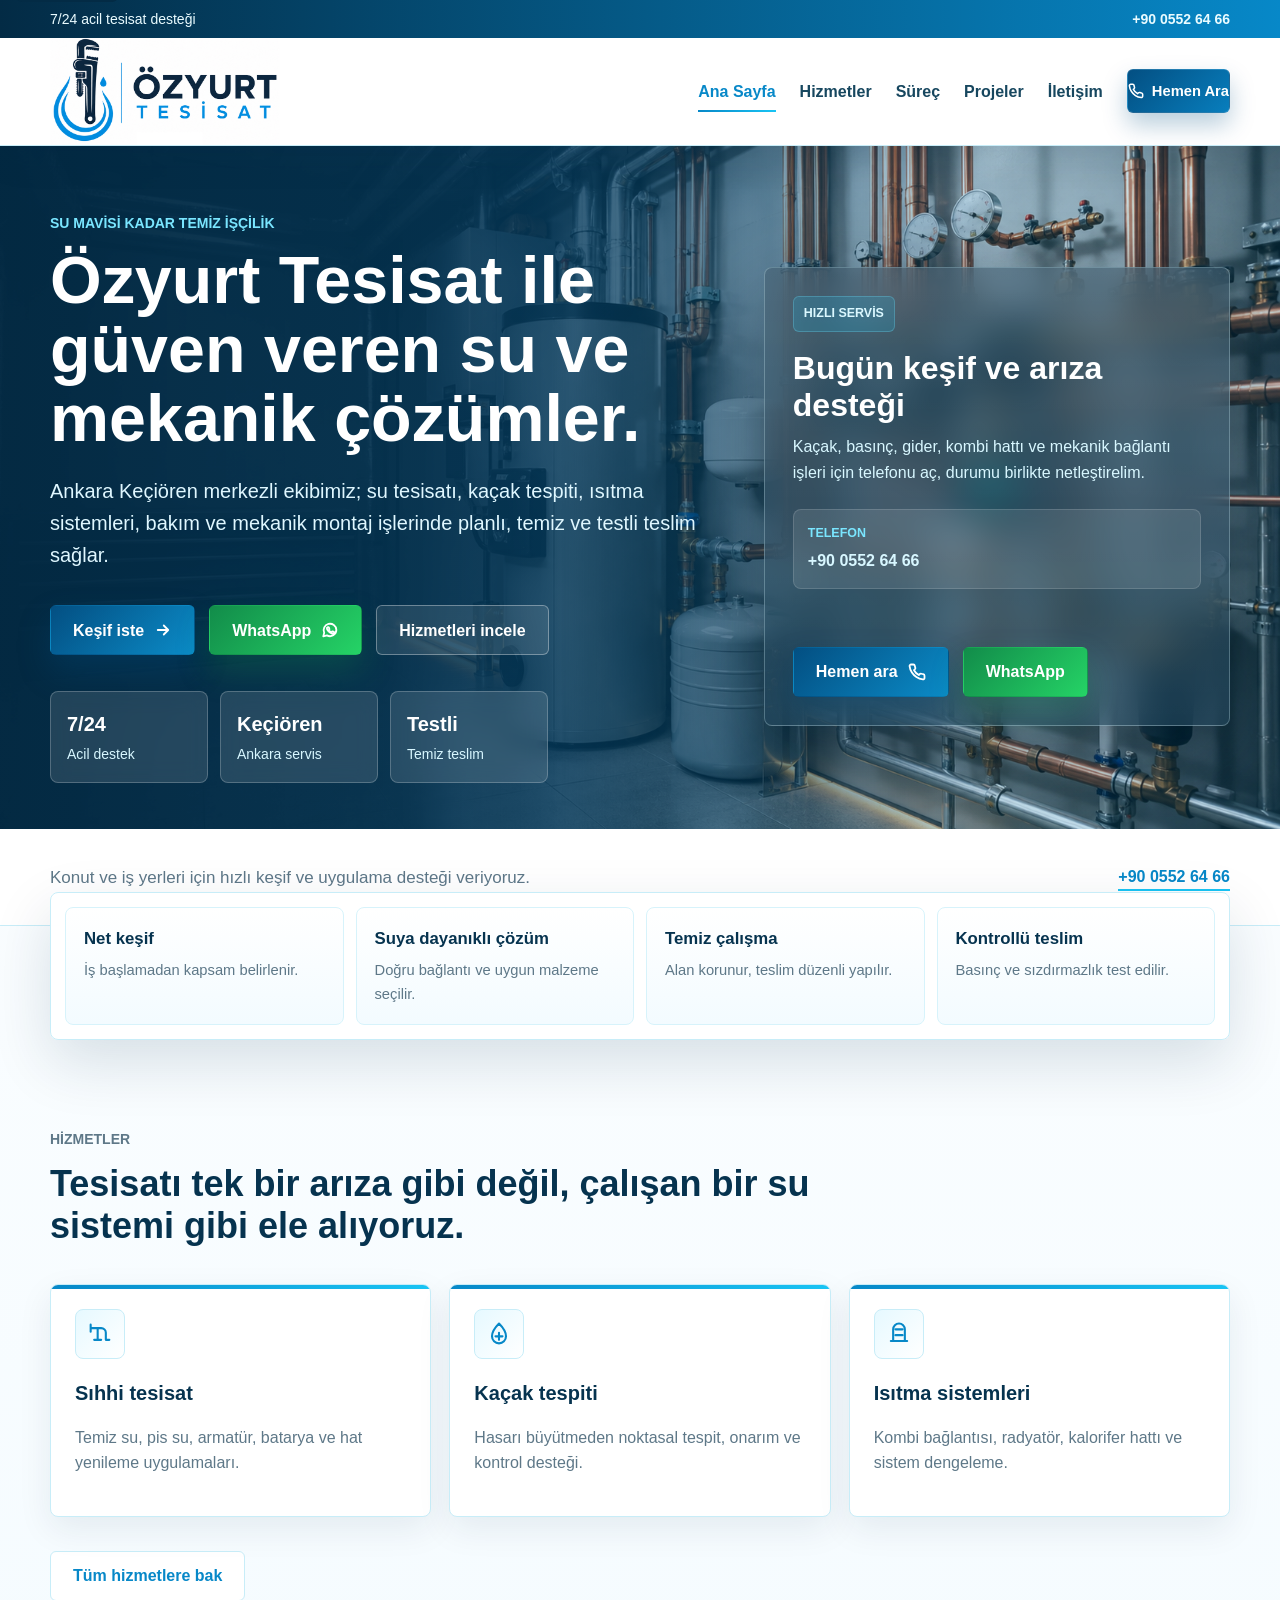
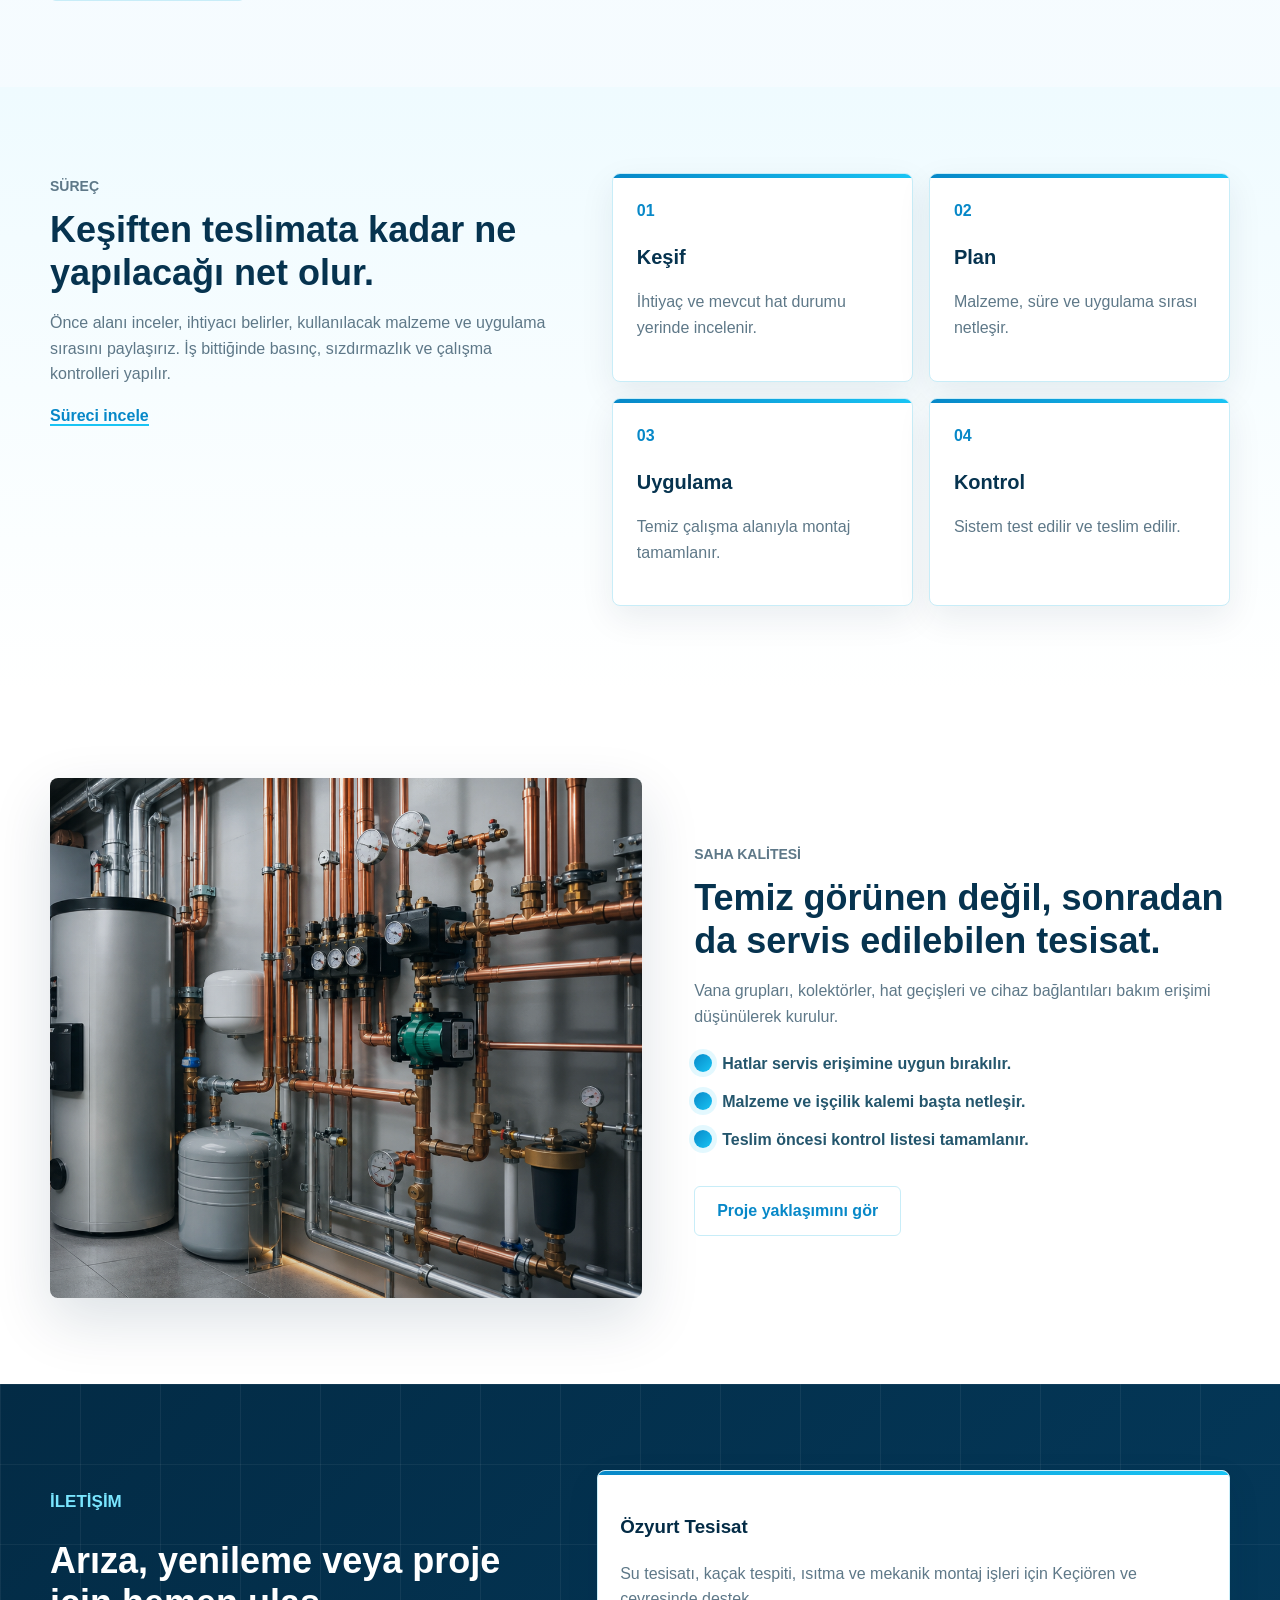
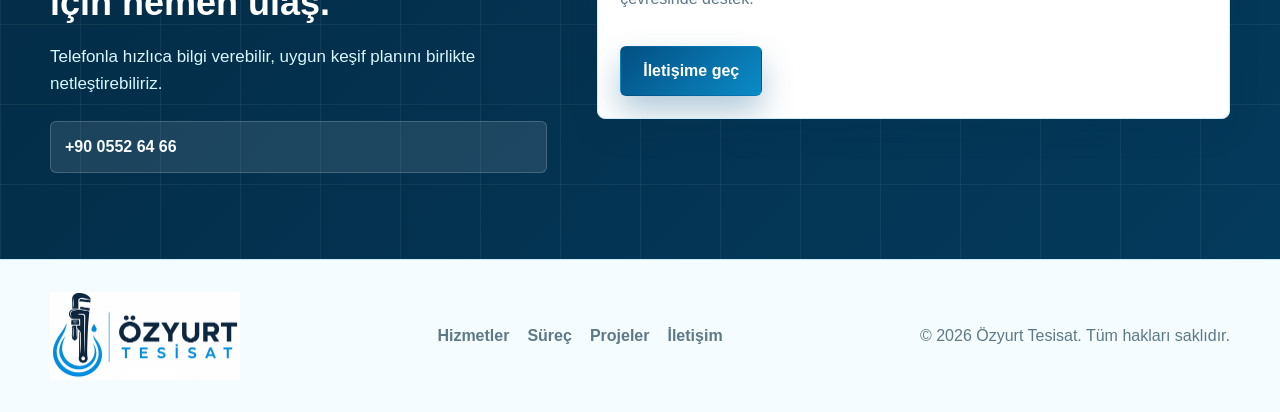
==== commit 5807f67a: "Add files via upload" ====
--- a/index.html
+++ b/index.html
@@ -5,9 +5,10 @@
     <meta name="viewport" content="width=device-width, initial-scale=1">
     <meta name="description" content="Özyurt Tesisat; Ankara Keçiören'de su tesisatı, kaçak tespiti, ısıtma sistemleri ve mekanik montaj çözümleri sunar.">
     <title>Özyurt Tesisat | Ankara Su Tesisatı ve Mekanik Çözümler</title>
-    <link rel="icon" href="assets/logo.svg" type="image/svg+xml">
+    <link rel="icon" href="assets/favicon.ico?v=tesisat3" sizes="any">
+    <link rel="icon" href="assets/favicon.png?v=tesisat3" type="image/png">
     <link rel="preload" as="image" href="assets/ozyurt-hero.png">
-    <link rel="stylesheet" href="styles.css?v=anim8">
+    <link rel="stylesheet" href="styles.css?v=tesisat1">
   </head>
   <body data-page="home">
     <a class="skip-link" href="#icerik">İçeriğe geç</a>
@@ -17,8 +18,7 @@
         <div class="container topbar__inner">
           <span>7/24 acil tesisat desteği</span>
           <div class="topbar__links" aria-label="Hızlı iletişim">
-            <a href="tel:+905526466">+90 552 64 66</a>
-            <a href="iletisim.html">Keçiören / Ankara</a>
+            <a href="tel:+9005526466">+90 0552 64 66</a>
           </div>
         </div>
       </div>
@@ -26,7 +26,7 @@
       <nav class="navbar" aria-label="Ana menü">
         <div class="container navbar__inner">
           <a class="brand" href="index.html" aria-label="Özyurt Tesisat ana sayfa">
-            <img src="assets/logo.svg" alt="Özyurt Tesisat">
+            <img src="assets/ozyurt-logo-banner.png?v=tesisat1" alt="Özyurt Tesisat">
           </a>
           <button class="menu-toggle" type="button" aria-expanded="false" aria-controls="site-menu">
             <span class="menu-toggle__line"></span>
@@ -40,7 +40,10 @@
             <a href="surec.html" data-page-link="surec">Süreç</a>
             <a href="projeler.html" data-page-link="projeler">Projeler</a>
             <a href="iletisim.html" data-page-link="iletisim">İletişim</a>
-            <a class="nav-cta" href="tel:+905526466">Hemen Ara</a>
+            <a class="nav-cta" href="tel:+9005526466">
+              <svg viewBox="0 0 24 24" aria-hidden="true"><path d="M22 16.9v3a2 2 0 0 1-2.2 2 19.8 19.8 0 0 1-8.6-3.1 19.4 19.4 0 0 1-6-6A19.8 19.8 0 0 1 2.1 4.2 2 2 0 0 1 4.1 2h3a2 2 0 0 1 2 1.7c.1.9.3 1.7.6 2.5a2 2 0 0 1-.4 2.1L8 9.6a16 16 0 0 0 6.4 6.4l1.3-1.3a2 2 0 0 1 2.1-.4c.8.3 1.6.5 2.5.6A2 2 0 0 1 22 16.9Z"/></svg>
+              Hemen Ara
+            </a>
           </div>
         </div>
       </nav>
@@ -62,6 +65,10 @@
                 Keşif iste
                 <svg viewBox="0 0 24 24" aria-hidden="true"><path d="M5 12h14M13 6l6 6-6 6"/></svg>
               </a>
+              <a class="btn btn--whatsapp" href="https://wa.me/9005526466" target="_blank" rel="noopener">
+                WhatsApp
+                <svg viewBox="0 0 24 24" aria-hidden="true"><path d="M20.5 11.8a8.5 8.5 0 0 1-12.6 7.4L3 20.5l1.3-4.7a8.5 8.5 0 1 1 16.2-4Z"/><path d="M8.6 8.7c.2-.5.4-.5.7-.5h.5c.2 0 .4 0 .6.4l.8 1.9c.1.2.1.4 0 .6l-.5.7c-.1.1-.2.3-.1.5a6.7 6.7 0 0 0 3.1 2.7c.2.1.4.1.5-.1l.8-1c.2-.2.4-.2.6-.1l1.8.9c.2.1.4.2.4.4 0 .6-.3 1.3-.8 1.6-.5.4-1.4.5-2.3.2-2.1-.7-4-2.2-5.4-4-.8-1-1.4-2.1-1.4-3.1 0-.5.1-.8.2-1.1Z"/></svg>
+              </a>
               <a class="btn btn--ghost" href="hizmetler.html">Hizmetleri incele</a>
             </div>
             <div class="hero__metrics" aria-label="Özet bilgiler">
@@ -87,14 +94,16 @@
             <dl>
               <div>
                 <dt>Telefon</dt>
-                <dd><a href="tel:+905526466">+90 552 64 66</a></dd>
-              </div>
-              <div>
-                <dt>Adres</dt>
-                <dd>Güçlükaya Mahallesi Kaya Sokak No 32/10 Keçiören / Ankara</dd>
+                <dd><a href="tel:+9005526466">+90 0552 64 66</a></dd>
               </div>
             </dl>
-            <a class="btn btn--primary" href="tel:+905526466">Hemen ara</a>
+            <div class="cta-actions">
+              <a class="btn btn--primary" href="tel:+9005526466">
+                Hemen ara
+                <svg viewBox="0 0 24 24" aria-hidden="true"><path d="M22 16.9v3a2 2 0 0 1-2.2 2 19.8 19.8 0 0 1-8.6-3.1 19.4 19.4 0 0 1-6-6A19.8 19.8 0 0 1 2.1 4.2 2 2 0 0 1 4.1 2h3a2 2 0 0 1 2 1.7c.1.9.3 1.7.6 2.5a2 2 0 0 1-.4 2.1L8 9.6a16 16 0 0 0 6.4 6.4l1.3-1.3a2 2 0 0 1 2.1-.4c.8.3 1.6.5 2.5.6A2 2 0 0 1 22 16.9Z"/></svg>
+              </a>
+              <a class="btn btn--whatsapp" href="https://wa.me/9005526466" target="_blank" rel="noopener">WhatsApp</a>
+            </div>
           </aside>
         </div>
       </section>
@@ -102,10 +111,9 @@
       <section class="intro-band">
         <div class="container intro-band__inner">
           <p>
-            Güçlükaya Mahallesi Kaya Sokak No 32/10 Keçiören / Ankara adresinden,
-            konut ve iş yerleri için hızlı keşif ve uygulama desteği veriyoruz.
+            Konut ve iş yerleri için hızlı keşif ve uygulama desteği veriyoruz.
           </p>
-          <a href="tel:+905526466">+90 552 64 66</a>
+          <a href="tel:+9005526466">+90 0552 64 66</a>
         </div>
       </section>
 
@@ -231,8 +239,7 @@
             <h2>Arıza, yenileme veya proje için hemen ulaş.</h2>
             <p>Telefonla hızlıca bilgi verebilir, uygun keşif planını birlikte netleştirebiliriz.</p>
             <div class="contact-lines">
-              <a href="tel:+905526466">+90 552 64 66</a>
-              <address>Güçlükaya Mahallesi Kaya Sokak No 32/10 Keçiören / Ankara</address>
+              <a href="tel:+9005526466">+90 0552 64 66</a>
             </div>
           </div>
           <div class="contact-info-card">
@@ -248,7 +255,7 @@
 
     <footer class="site-footer">
       <div class="container site-footer__inner">
-        <img src="assets/logo.svg" alt="Özyurt Tesisat">
+        <img src="assets/ozyurt-logo-banner.png?v=tesisat1" alt="Özyurt Tesisat">
         <div class="footer-links">
           <a href="hizmetler.html">Hizmetler</a>
           <a href="surec.html">Süreç</a>
@@ -259,6 +266,6 @@
       </div>
     </footer>
 
-    <script src="script.js?v=anim8"></script>
+    <script src="script.js?v=noanim1"></script>
   </body>
 </html>
--- a/styles.css
+++ b/styles.css
@@ -17,22 +17,12 @@
   box-sizing: border-box;
 }
 
-html {
-  scroll-behavior: smooth;
-}
-
 body {
   margin: 0;
   color: var(--ink);
   background: linear-gradient(180deg, #ffffff 0%, #f4fbff 52%, #ffffff 100%);
   font-family: "Segoe UI", Arial, Helvetica, sans-serif;
   line-height: 1.6;
-}
-
-.site-header,
-main,
-.site-footer {
-  animation: contentEnter 800ms cubic-bezier(0.16, 1, 0.3, 1) forwards;
 }
 
 img,
@@ -123,11 +113,11 @@
 }
 
 .navbar__inner {
-  min-height: 90px;
+  min-height: 88px;
 }
 
 .brand {
-  width: 286px;
+  width: 230px;
   max-width: 45vw;
 }
 
@@ -159,7 +149,6 @@
   background: linear-gradient(90deg, var(--blue), var(--cyan));
   transform: scaleX(0);
   transform-origin: left;
-  transition: transform 180ms ease;
 }
 
 .site-menu a:hover::after,
@@ -176,6 +165,7 @@
   display: inline-flex;
   align-items: center;
   justify-content: center;
+  gap: 8px;
   min-height: 44px;
   padding: 0 20px;
   color: var(--paper);
@@ -184,6 +174,17 @@
   border: 1px solid rgba(255, 255, 255, 0.12);
   border-radius: 6px;
   box-shadow: 0 12px 24px rgba(3, 79, 130, 0.28);
+}
+
+.nav-cta svg {
+  width: 16px;
+  height: 16px;
+  flex: 0 0 auto;
+  fill: none;
+  stroke: currentColor;
+  stroke-width: 2.3;
+  stroke-linecap: round;
+  stroke-linejoin: round;
 }
 
 .menu-toggle {
@@ -293,7 +294,6 @@
   border-radius: 6px;
   font-weight: 900;
   cursor: pointer;
-  transition: transform 180ms ease, box-shadow 180ms ease, background-color 180ms ease;
 }
 
 .btn svg {
@@ -306,15 +306,16 @@
   stroke-linejoin: round;
 }
 
-.btn:hover,
-.btn:focus-visible {
-  transform: translateY(-2px);
-}
-
 .btn--primary {
   color: var(--paper);
   background: linear-gradient(135deg, #034f82, #0b8bc7);
   box-shadow: 0 16px 32px rgba(3, 79, 130, 0.3);
+}
+
+.btn--whatsapp {
+  color: var(--paper);
+  background: linear-gradient(135deg, #128c4a, #25d366);
+  box-shadow: 0 16px 32px rgba(18, 140, 74, 0.28);
 }
 
 .btn--ghost {
@@ -563,7 +564,6 @@
   position: relative;
   overflow: hidden;
   padding: 24px;
-  transition: transform 180ms ease, box-shadow 180ms ease, border-color 180ms ease;
 }
 
 .service-card::before,
@@ -583,7 +583,6 @@
 .process-card:hover,
 .project-card:hover,
 .card-panel:hover {
-  transform: translateY(-4px);
   border-color: #9ce6f7;
   box-shadow: 0 20px 50px rgba(3, 43, 69, 0.13);
 }
@@ -793,7 +792,6 @@
   stroke-width: 2.4;
   stroke-linecap: round;
   stroke-linejoin: round;
-  transition: transform 180ms ease;
 }
 
 .faq-item p {
@@ -804,10 +802,6 @@
 
 .faq-item.is-open p {
   display: block;
-}
-
-.faq-item.is-open button svg {
-  transform: rotate(180deg);
 }
 
 .contact-section {
@@ -941,20 +935,6 @@
   color: var(--muted);
 }
 
-.reveal-on-scroll {
-  opacity: 0;
-  filter: blur(8px);
-  transform: translateY(46px) scale(0.99);
-  transition: opacity 650ms ease, filter 650ms ease, transform 650ms cubic-bezier(0.16, 1, 0.3, 1);
-  will-change: opacity, filter, transform;
-}
-
-.reveal-on-scroll.is-visible {
-  opacity: 1;
-  filter: blur(0);
-  transform: translateY(0);
-}
-
 .site-footer {
   padding: 32px 0;
   background: #f5fcff;
@@ -962,7 +942,7 @@
 }
 
 .site-footer img {
-  width: 236px;
+  width: 190px;
 }
 
 .site-footer p,
@@ -1074,11 +1054,11 @@
 
   .navbar__inner {
     gap: 14px;
-    min-height: 72px;
+    min-height: 68px;
   }
 
   .brand {
-    width: 214px;
+    width: 160px;
     max-width: calc(100vw - 88px);
   }
 
@@ -1183,43 +1163,9 @@
   }
 }
 
-@keyframes pageEnter {
-  from {
-    opacity: 0;
-    filter: blur(14px);
-    transform: translateY(88px) scale(0.975);
-  }
-
-  to {
-    opacity: 1;
-    filter: blur(0);
-    transform: translateY(0) scale(1);
-  }
-}
-
-@keyframes contentEnter {
-  0% {
-    opacity: 0;
-    filter: blur(10px);
-    transform: translateY(32px) scale(0.99);
-  }
-
-  34% {
-    opacity: 0;
-    filter: blur(10px);
-    transform: translateY(32px) scale(0.99);
-  }
-
-  100% {
-    opacity: 1;
-    filter: blur(0);
-    transform: translateY(0) scale(1);
-  }
-}
-
 @media (max-width: 420px) {
   .brand {
-    width: 188px;
+    width: 150px;
   }
 
   .hero h1,
@@ -1239,7 +1185,7 @@
 
 @media (max-width: 360px) {
   .brand {
-    width: 178px;
+    width: 142px;
   }
 
   .hero h1,
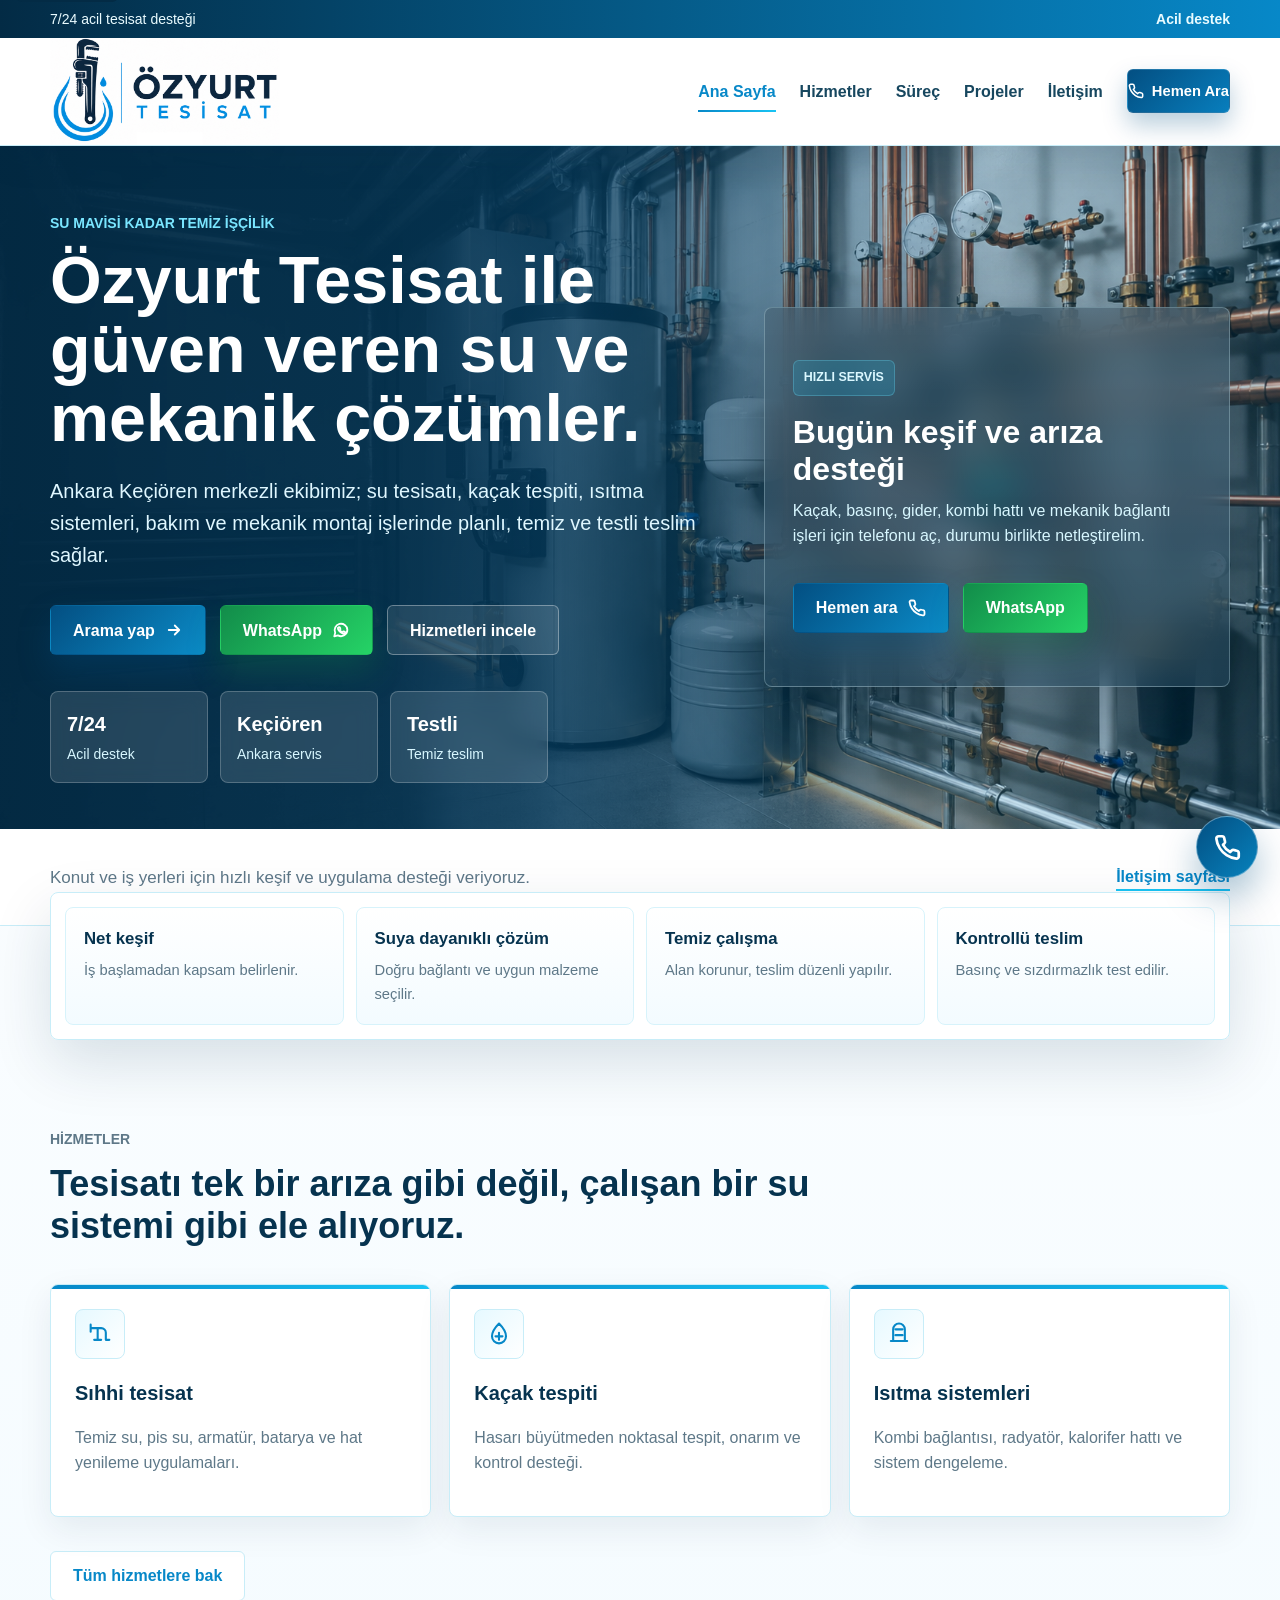
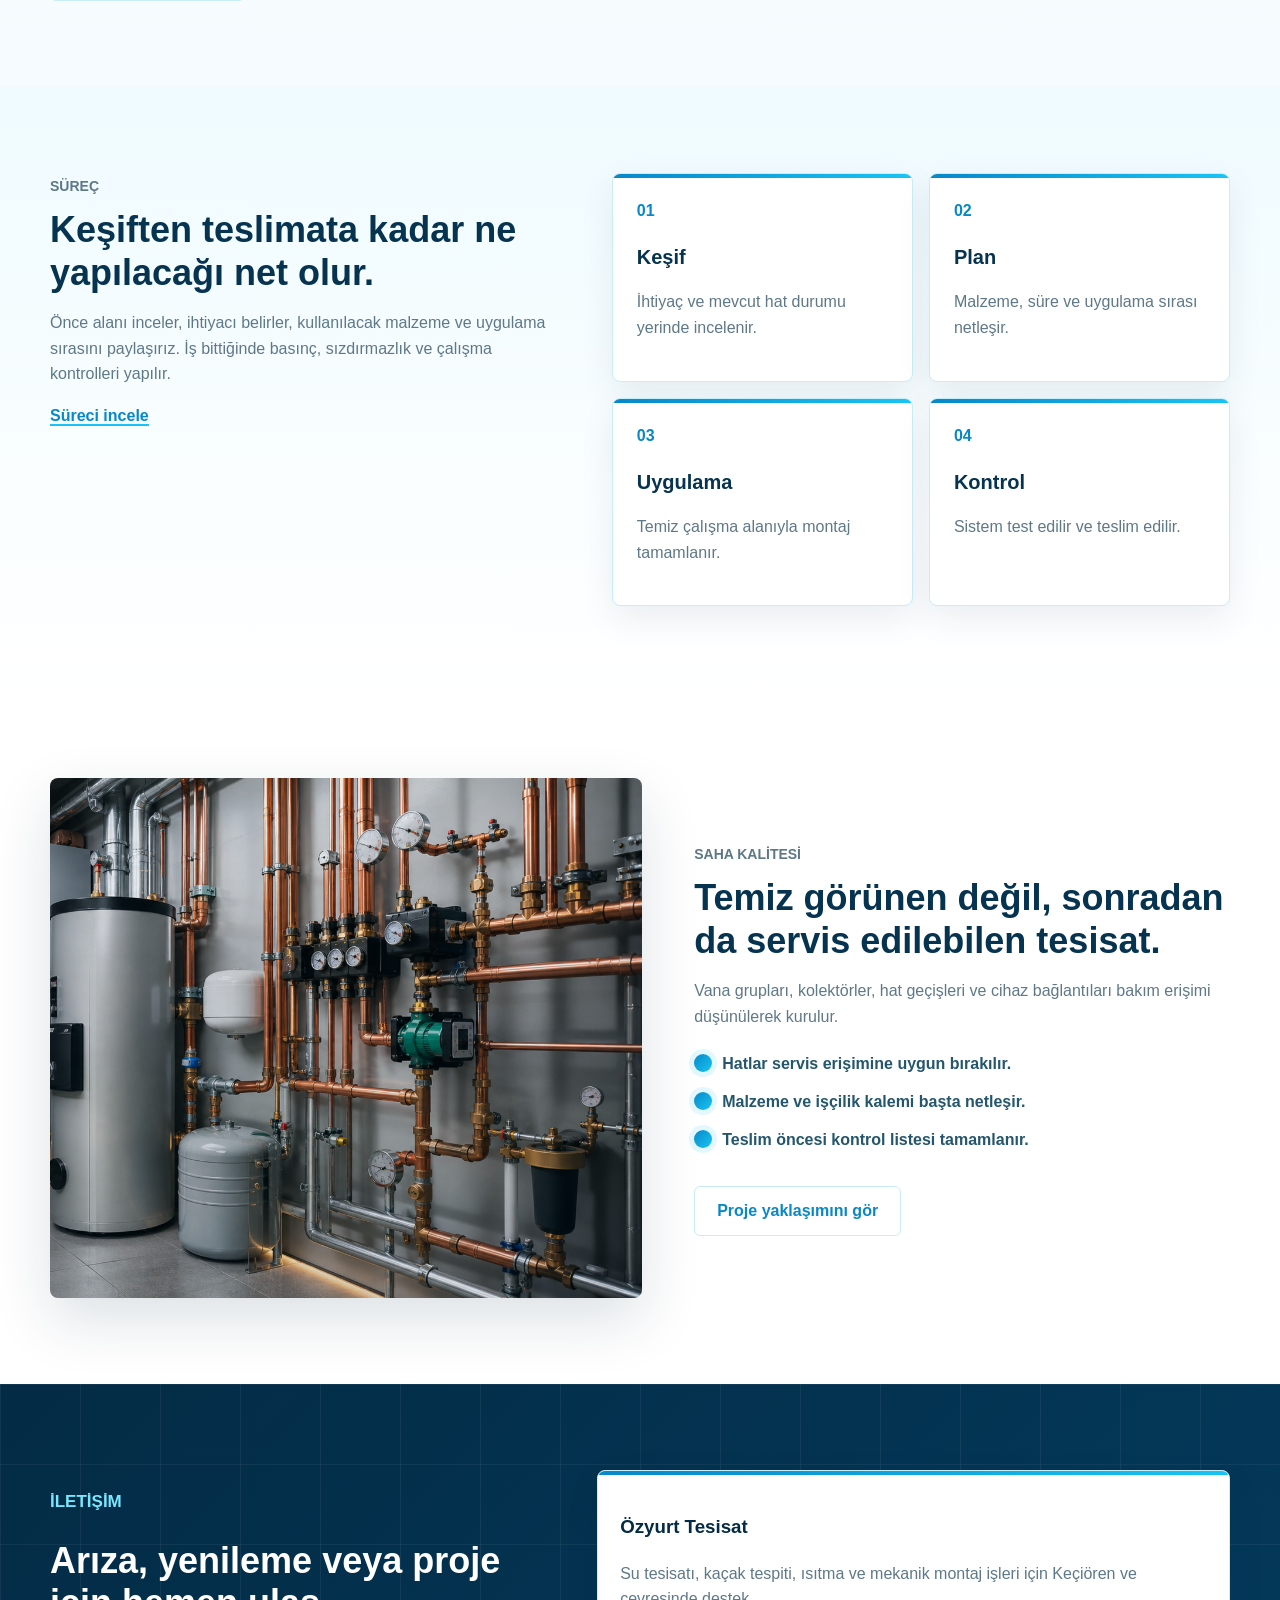
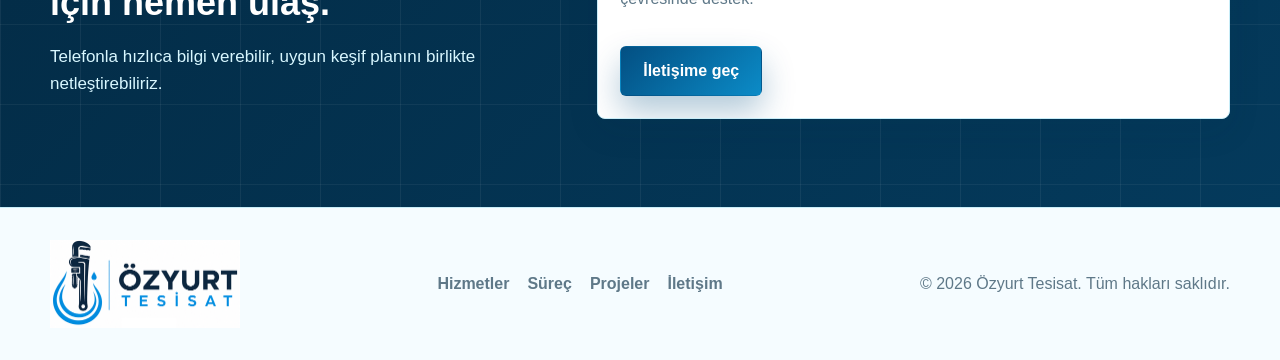
==== commit 49746042: "Add files via upload" ====
--- a/index.html
+++ b/index.html
@@ -8,7 +8,7 @@
     <link rel="icon" href="assets/favicon.ico?v=tesisat3" sizes="any">
     <link rel="icon" href="assets/favicon.png?v=tesisat3" type="image/png">
     <link rel="preload" as="image" href="assets/ozyurt-hero.png">
-    <link rel="stylesheet" href="styles.css?v=tesisat1">
+    <link rel="stylesheet" href="styles.css?v=call6">
   </head>
   <body data-page="home">
     <a class="skip-link" href="#icerik">İçeriğe geç</a>
@@ -18,7 +18,7 @@
         <div class="container topbar__inner">
           <span>7/24 acil tesisat desteği</span>
           <div class="topbar__links" aria-label="Hızlı iletişim">
-            <a href="tel:+9005526466">+90 0552 64 66</a>
+            <a href="tel:+9005526466">Acil destek</a>
           </div>
         </div>
       </div>
@@ -62,7 +62,7 @@
             </p>
             <div class="hero__actions">
               <a class="btn btn--primary" href="iletisim.html">
-                Keşif iste
+                Arama yap
                 <svg viewBox="0 0 24 24" aria-hidden="true"><path d="M5 12h14M13 6l6 6-6 6"/></svg>
               </a>
               <a class="btn btn--whatsapp" href="https://wa.me/9005526466" target="_blank" rel="noopener">
@@ -91,12 +91,6 @@
             <span class="hero-card__badge">Hızlı Servis</span>
             <h2>Bugün keşif ve arıza desteği</h2>
             <p>Kaçak, basınç, gider, kombi hattı ve mekanik bağlantı işleri için telefonu aç, durumu birlikte netleştirelim.</p>
-            <dl>
-              <div>
-                <dt>Telefon</dt>
-                <dd><a href="tel:+9005526466">+90 0552 64 66</a></dd>
-              </div>
-            </dl>
             <div class="cta-actions">
               <a class="btn btn--primary" href="tel:+9005526466">
                 Hemen ara
@@ -113,7 +107,7 @@
           <p>
             Konut ve iş yerleri için hızlı keşif ve uygulama desteği veriyoruz.
           </p>
-          <a href="tel:+9005526466">+90 0552 64 66</a>
+          <a href="iletisim.html">İletişim sayfası</a>
         </div>
       </section>
 
@@ -238,9 +232,6 @@
             <p class="eyebrow">İletişim</p>
             <h2>Arıza, yenileme veya proje için hemen ulaş.</h2>
             <p>Telefonla hızlıca bilgi verebilir, uygun keşif planını birlikte netleştirebiliriz.</p>
-            <div class="contact-lines">
-              <a href="tel:+9005526466">+90 0552 64 66</a>
-            </div>
           </div>
           <div class="contact-info-card">
             <h3>Özyurt Tesisat</h3>
@@ -266,6 +257,10 @@
       </div>
     </footer>
 
+    <a class="floating-call" href="tel:+9005526466" aria-label="Arama yap">
+      <svg viewBox="0 0 24 24" aria-hidden="true"><path d="M22 16.9v3a2 2 0 0 1-2.2 2 19.8 19.8 0 0 1-8.6-3.1 19.4 19.4 0 0 1-6-6A19.8 19.8 0 0 1 2.1 4.2 2 2 0 0 1 4.1 2h3a2 2 0 0 1 2 1.7c.1.9.3 1.7.6 2.5a2 2 0 0 1-.4 2.1L8 9.6a16 16 0 0 0 6.4 6.4l1.3-1.3a2 2 0 0 1 2.1-.4c.8.3 1.6.5 2.5.6A2 2 0 0 1 22 16.9Z"/></svg>
+    </a>
+
     <script src="script.js?v=noanim1"></script>
   </body>
 </html>
--- a/styles.css
+++ b/styles.css
@@ -316,6 +316,38 @@
   color: var(--paper);
   background: linear-gradient(135deg, #128c4a, #25d366);
   box-shadow: 0 16px 32px rgba(18, 140, 74, 0.28);
+}
+
+.floating-call {
+  position: fixed;
+  right: 22px;
+  bottom: 22px;
+  z-index: 80;
+  display: inline-flex;
+  align-items: center;
+  justify-content: center;
+  width: 62px;
+  height: 62px;
+  color: #fff;
+  background: linear-gradient(135deg, #034f82, #0782bd);
+  border: 1px solid rgba(255, 255, 255, 0.35);
+  border-radius: 50%;
+  box-shadow: 0 18px 36px rgba(3, 79, 130, 0.35);
+}
+
+.floating-call svg {
+  width: 27px;
+  height: 27px;
+  fill: none;
+  stroke: currentColor;
+  stroke-width: 2.4;
+  stroke-linecap: round;
+  stroke-linejoin: round;
+}
+
+.floating-call:focus-visible {
+  outline: 3px solid rgba(13, 180, 236, 0.35);
+  outline-offset: 4px;
 }
 
 .btn--ghost {
@@ -1062,6 +1094,20 @@
     max-width: calc(100vw - 88px);
   }
 
+  .floating-call {
+    right: auto;
+    left: min(calc(100vw - 72px), 318px);
+    top: calc(100vh - 74px);
+    bottom: auto;
+    width: 56px;
+    height: 56px;
+  }
+
+  .floating-call svg {
+    width: 24px;
+    height: 24px;
+  }
+
   .site-menu {
     top: 110px;
     left: 14px;
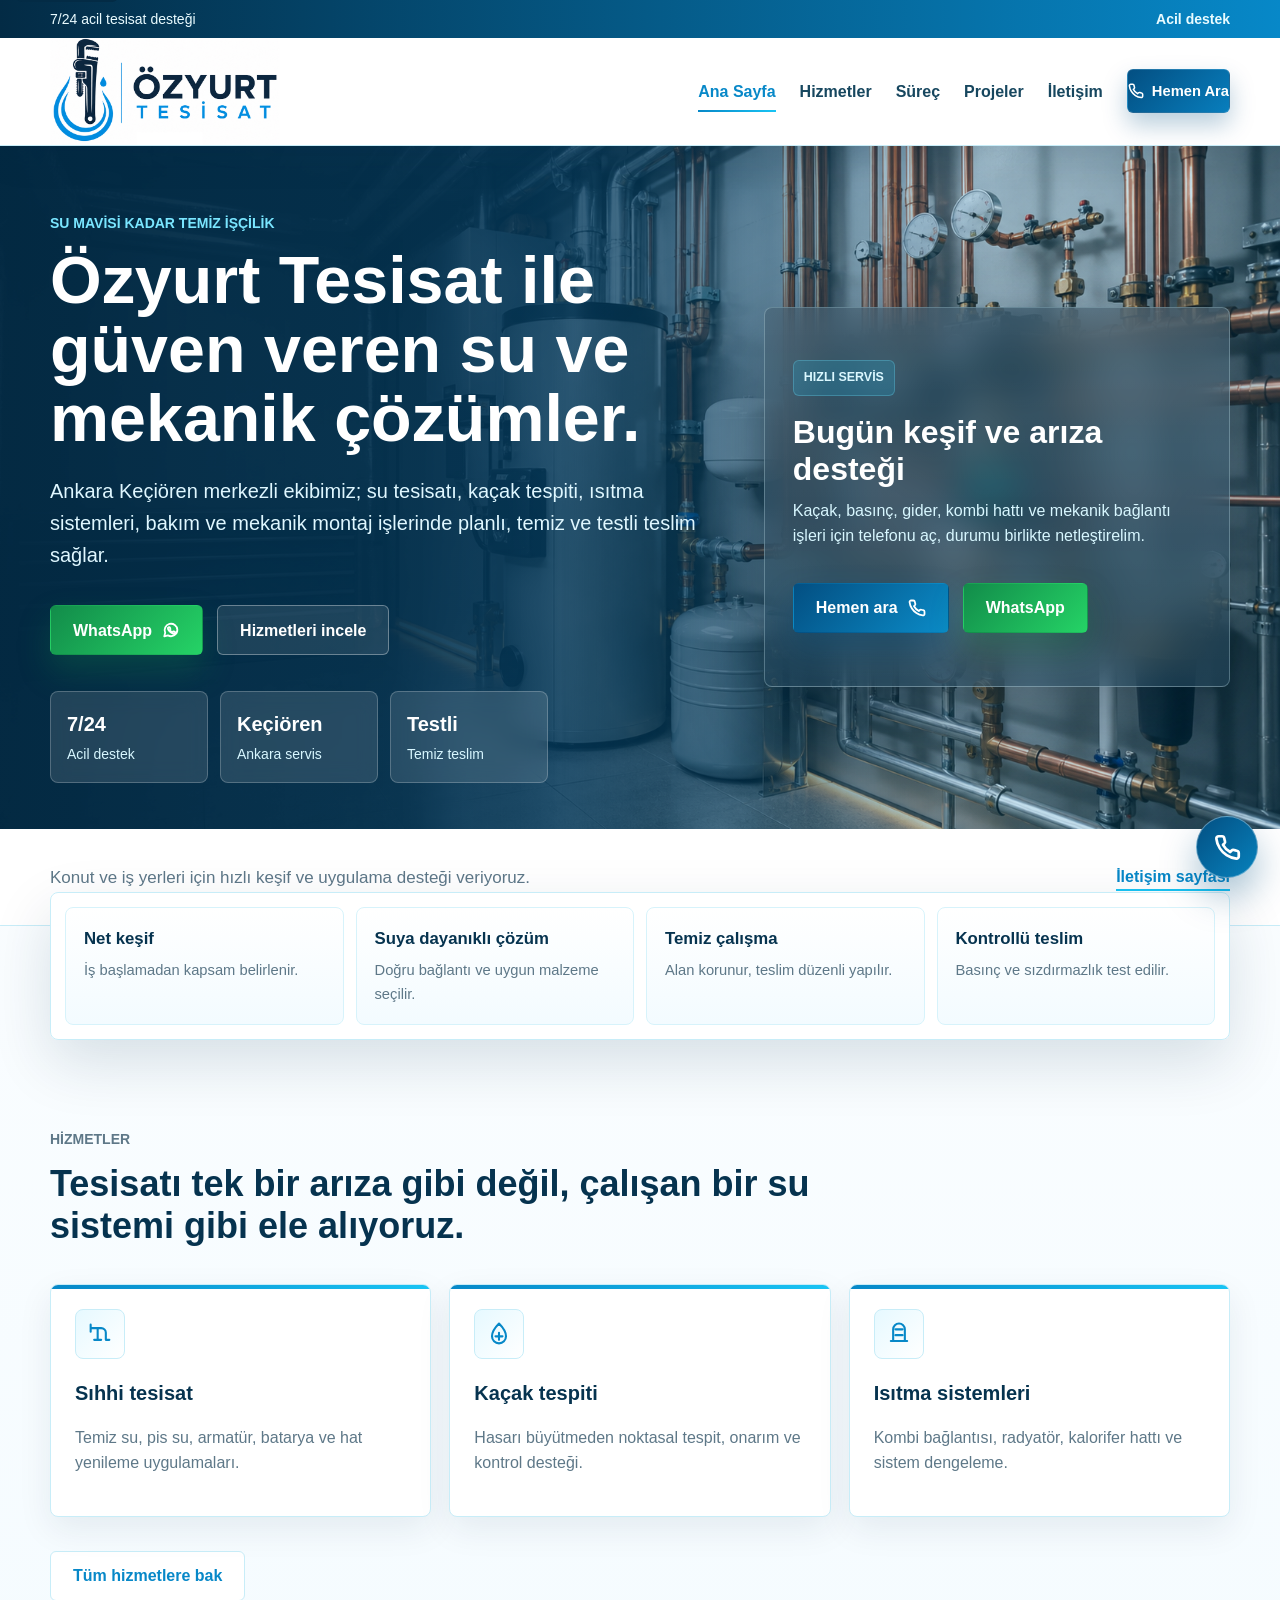
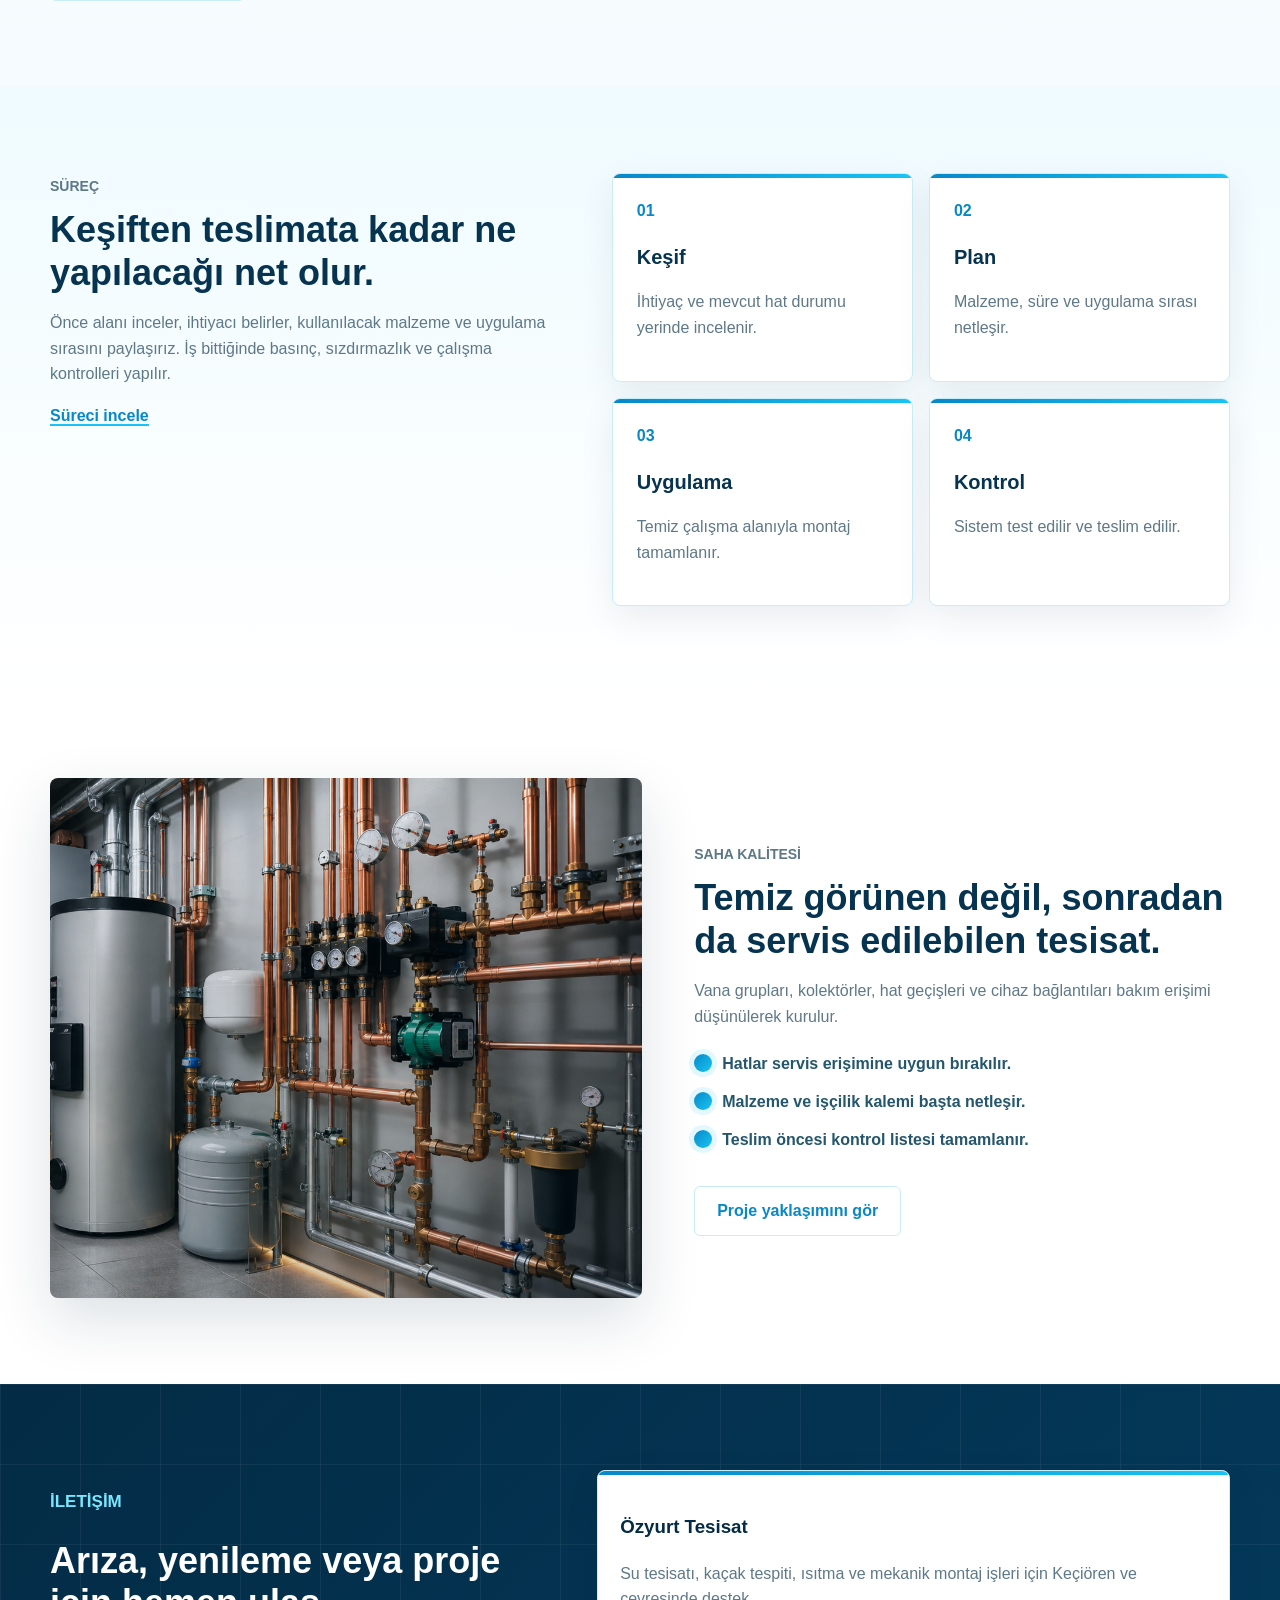
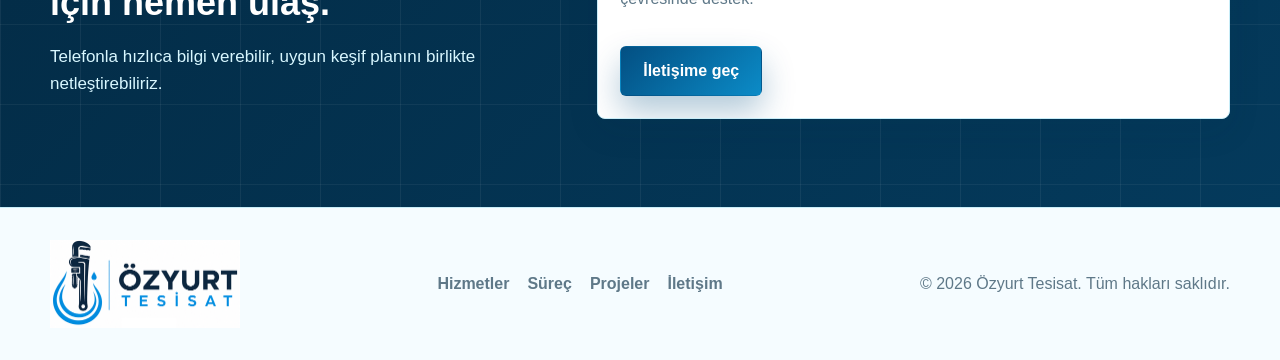
==== commit dc9ce366: "Add files via upload" ====
--- a/index.html
+++ b/index.html
@@ -8,7 +8,7 @@
     <link rel="icon" href="assets/favicon.ico?v=tesisat3" sizes="any">
     <link rel="icon" href="assets/favicon.png?v=tesisat3" type="image/png">
     <link rel="preload" as="image" href="assets/ozyurt-hero.png">
-    <link rel="stylesheet" href="styles.css?v=call6">
+    <link rel="stylesheet" href="styles.css?v=reveal1">
   </head>
   <body data-page="home">
     <a class="skip-link" href="#icerik">İçeriğe geç</a>
@@ -18,7 +18,7 @@
         <div class="container topbar__inner">
           <span>7/24 acil tesisat desteği</span>
           <div class="topbar__links" aria-label="Hızlı iletişim">
-            <a href="tel:+9005526466">Acil destek</a>
+            <a href="tel:+905528216466">Acil destek</a>
           </div>
         </div>
       </div>
@@ -40,7 +40,7 @@
             <a href="surec.html" data-page-link="surec">Süreç</a>
             <a href="projeler.html" data-page-link="projeler">Projeler</a>
             <a href="iletisim.html" data-page-link="iletisim">İletişim</a>
-            <a class="nav-cta" href="tel:+9005526466">
+            <a class="nav-cta" href="tel:+905528216466">
               <svg viewBox="0 0 24 24" aria-hidden="true"><path d="M22 16.9v3a2 2 0 0 1-2.2 2 19.8 19.8 0 0 1-8.6-3.1 19.4 19.4 0 0 1-6-6A19.8 19.8 0 0 1 2.1 4.2 2 2 0 0 1 4.1 2h3a2 2 0 0 1 2 1.7c.1.9.3 1.7.6 2.5a2 2 0 0 1-.4 2.1L8 9.6a16 16 0 0 0 6.4 6.4l1.3-1.3a2 2 0 0 1 2.1-.4c.8.3 1.6.5 2.5.6A2 2 0 0 1 22 16.9Z"/></svg>
               Hemen Ara
             </a>
@@ -61,11 +61,7 @@
               bakım ve mekanik montaj işlerinde planlı, temiz ve testli teslim sağlar.
             </p>
             <div class="hero__actions">
-              <a class="btn btn--primary" href="iletisim.html">
-                Arama yap
-                <svg viewBox="0 0 24 24" aria-hidden="true"><path d="M5 12h14M13 6l6 6-6 6"/></svg>
-              </a>
-              <a class="btn btn--whatsapp" href="https://wa.me/9005526466" target="_blank" rel="noopener">
+              <a class="btn btn--whatsapp" href="https://wa.me/905528216466" target="_blank" rel="noopener">
                 WhatsApp
                 <svg viewBox="0 0 24 24" aria-hidden="true"><path d="M20.5 11.8a8.5 8.5 0 0 1-12.6 7.4L3 20.5l1.3-4.7a8.5 8.5 0 1 1 16.2-4Z"/><path d="M8.6 8.7c.2-.5.4-.5.7-.5h.5c.2 0 .4 0 .6.4l.8 1.9c.1.2.1.4 0 .6l-.5.7c-.1.1-.2.3-.1.5a6.7 6.7 0 0 0 3.1 2.7c.2.1.4.1.5-.1l.8-1c.2-.2.4-.2.6-.1l1.8.9c.2.1.4.2.4.4 0 .6-.3 1.3-.8 1.6-.5.4-1.4.5-2.3.2-2.1-.7-4-2.2-5.4-4-.8-1-1.4-2.1-1.4-3.1 0-.5.1-.8.2-1.1Z"/></svg>
               </a>
@@ -92,11 +88,11 @@
             <h2>Bugün keşif ve arıza desteği</h2>
             <p>Kaçak, basınç, gider, kombi hattı ve mekanik bağlantı işleri için telefonu aç, durumu birlikte netleştirelim.</p>
             <div class="cta-actions">
-              <a class="btn btn--primary" href="tel:+9005526466">
+              <a class="btn btn--primary" href="tel:+905528216466">
                 Hemen ara
                 <svg viewBox="0 0 24 24" aria-hidden="true"><path d="M22 16.9v3a2 2 0 0 1-2.2 2 19.8 19.8 0 0 1-8.6-3.1 19.4 19.4 0 0 1-6-6A19.8 19.8 0 0 1 2.1 4.2 2 2 0 0 1 4.1 2h3a2 2 0 0 1 2 1.7c.1.9.3 1.7.6 2.5a2 2 0 0 1-.4 2.1L8 9.6a16 16 0 0 0 6.4 6.4l1.3-1.3a2 2 0 0 1 2.1-.4c.8.3 1.6.5 2.5.6A2 2 0 0 1 22 16.9Z"/></svg>
               </a>
-              <a class="btn btn--whatsapp" href="https://wa.me/9005526466" target="_blank" rel="noopener">WhatsApp</a>
+              <a class="btn btn--whatsapp" href="https://wa.me/905528216466" target="_blank" rel="noopener">WhatsApp</a>
             </div>
           </aside>
         </div>
@@ -257,10 +253,10 @@
       </div>
     </footer>
 
-    <a class="floating-call" href="tel:+9005526466" aria-label="Arama yap">
+    <a class="floating-call" href="tel:+905528216466" aria-label="Arama yap">
       <svg viewBox="0 0 24 24" aria-hidden="true"><path d="M22 16.9v3a2 2 0 0 1-2.2 2 19.8 19.8 0 0 1-8.6-3.1 19.4 19.4 0 0 1-6-6A19.8 19.8 0 0 1 2.1 4.2 2 2 0 0 1 4.1 2h3a2 2 0 0 1 2 1.7c.1.9.3 1.7.6 2.5a2 2 0 0 1-.4 2.1L8 9.6a16 16 0 0 0 6.4 6.4l1.3-1.3a2 2 0 0 1 2.1-.4c.8.3 1.6.5 2.5.6A2 2 0 0 1 22 16.9Z"/></svg>
     </a>
 
-    <script src="script.js?v=noanim1"></script>
+    <script src="script.js?v=phone1"></script>
   </body>
 </html>
--- a/styles.css
+++ b/styles.css
@@ -350,6 +350,36 @@
   outline-offset: 4px;
 }
 
+.reveal {
+  opacity: 0;
+  transform: translateY(24px);
+  transition:
+    opacity 0.7s,
+    transform 0.7s;
+}
+
+.reveal.in-view {
+  opacity: 1;
+  transform: translateY(0);
+}
+
+@media (prefers-reduced-motion: reduce) {
+  html {
+    scroll-behavior: auto;
+  }
+
+  .reveal {
+    transform: translateY(24px);
+    transition:
+      opacity 0.7s,
+      transform 0.7s;
+  }
+
+  .reveal.in-view {
+    transform: translateY(0);
+  }
+}
+
 .btn--ghost {
   color: var(--paper);
   background: rgba(255, 255, 255, 0.1);
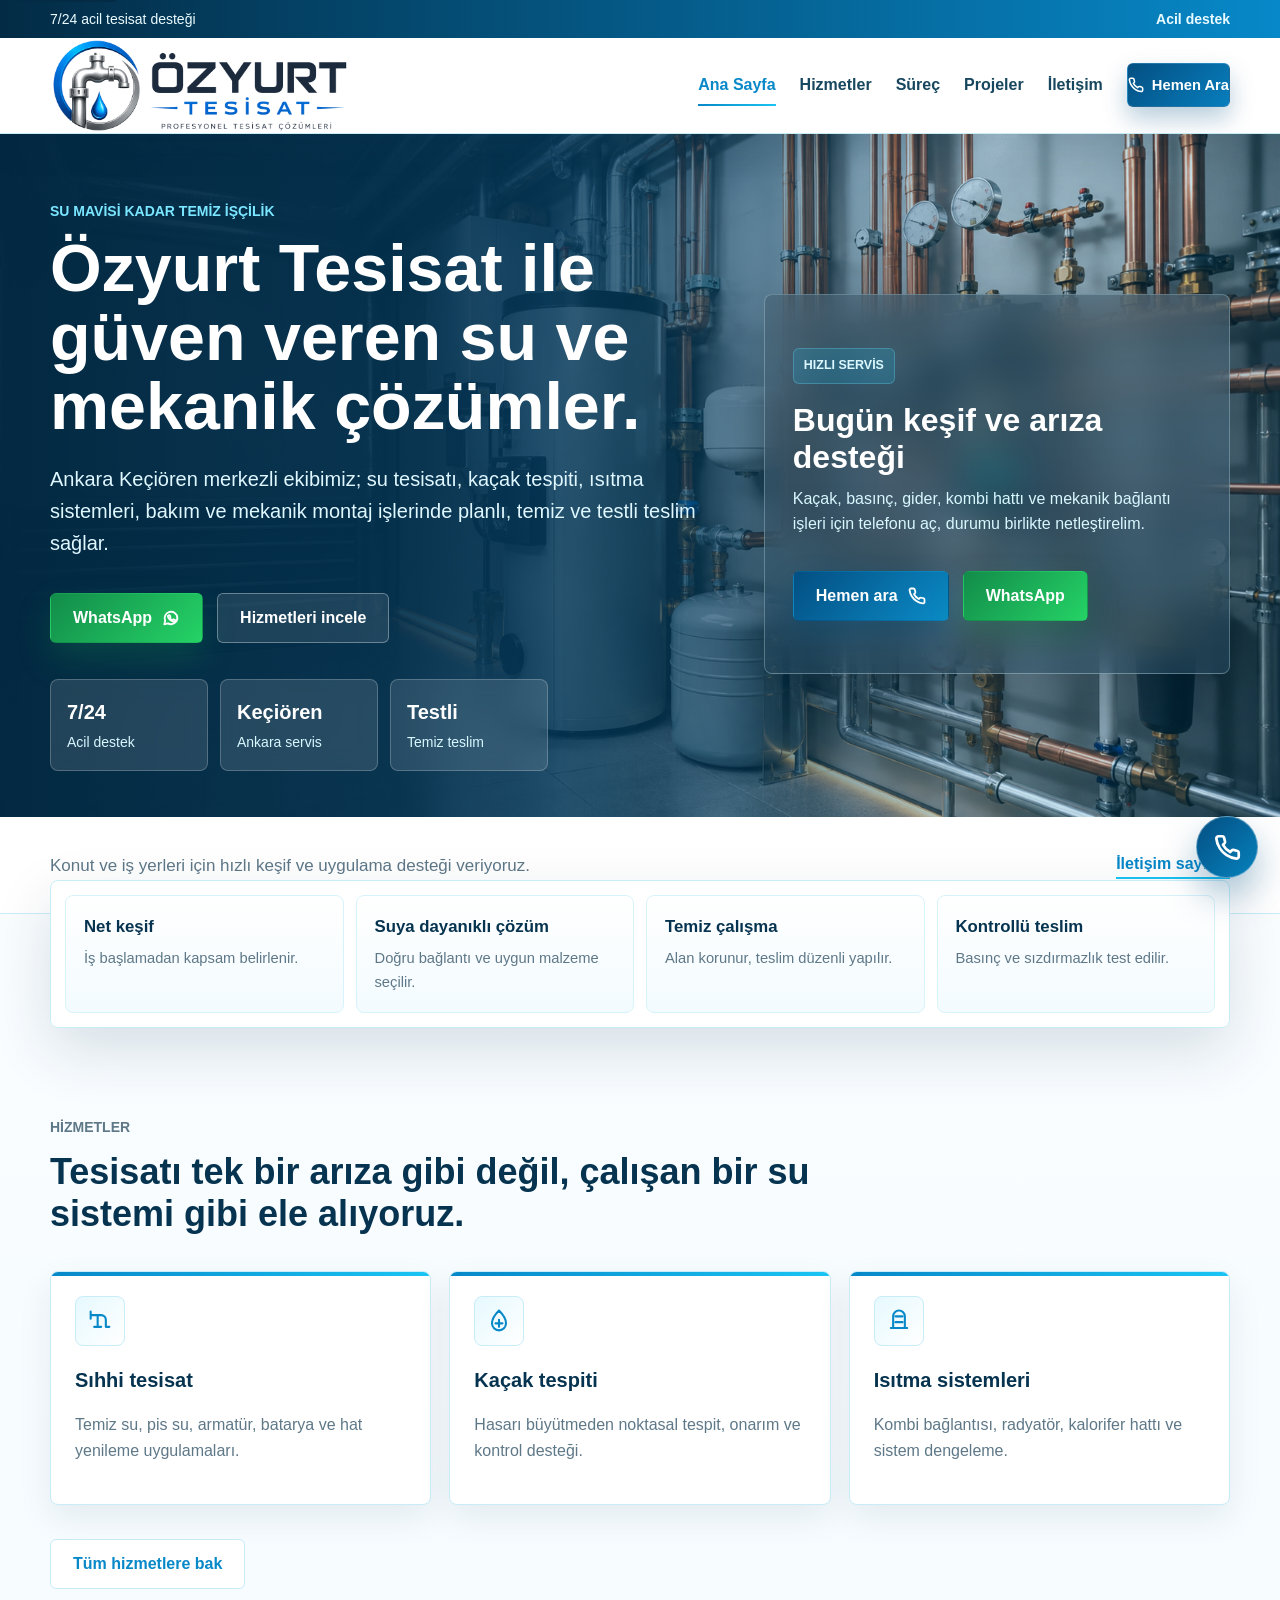
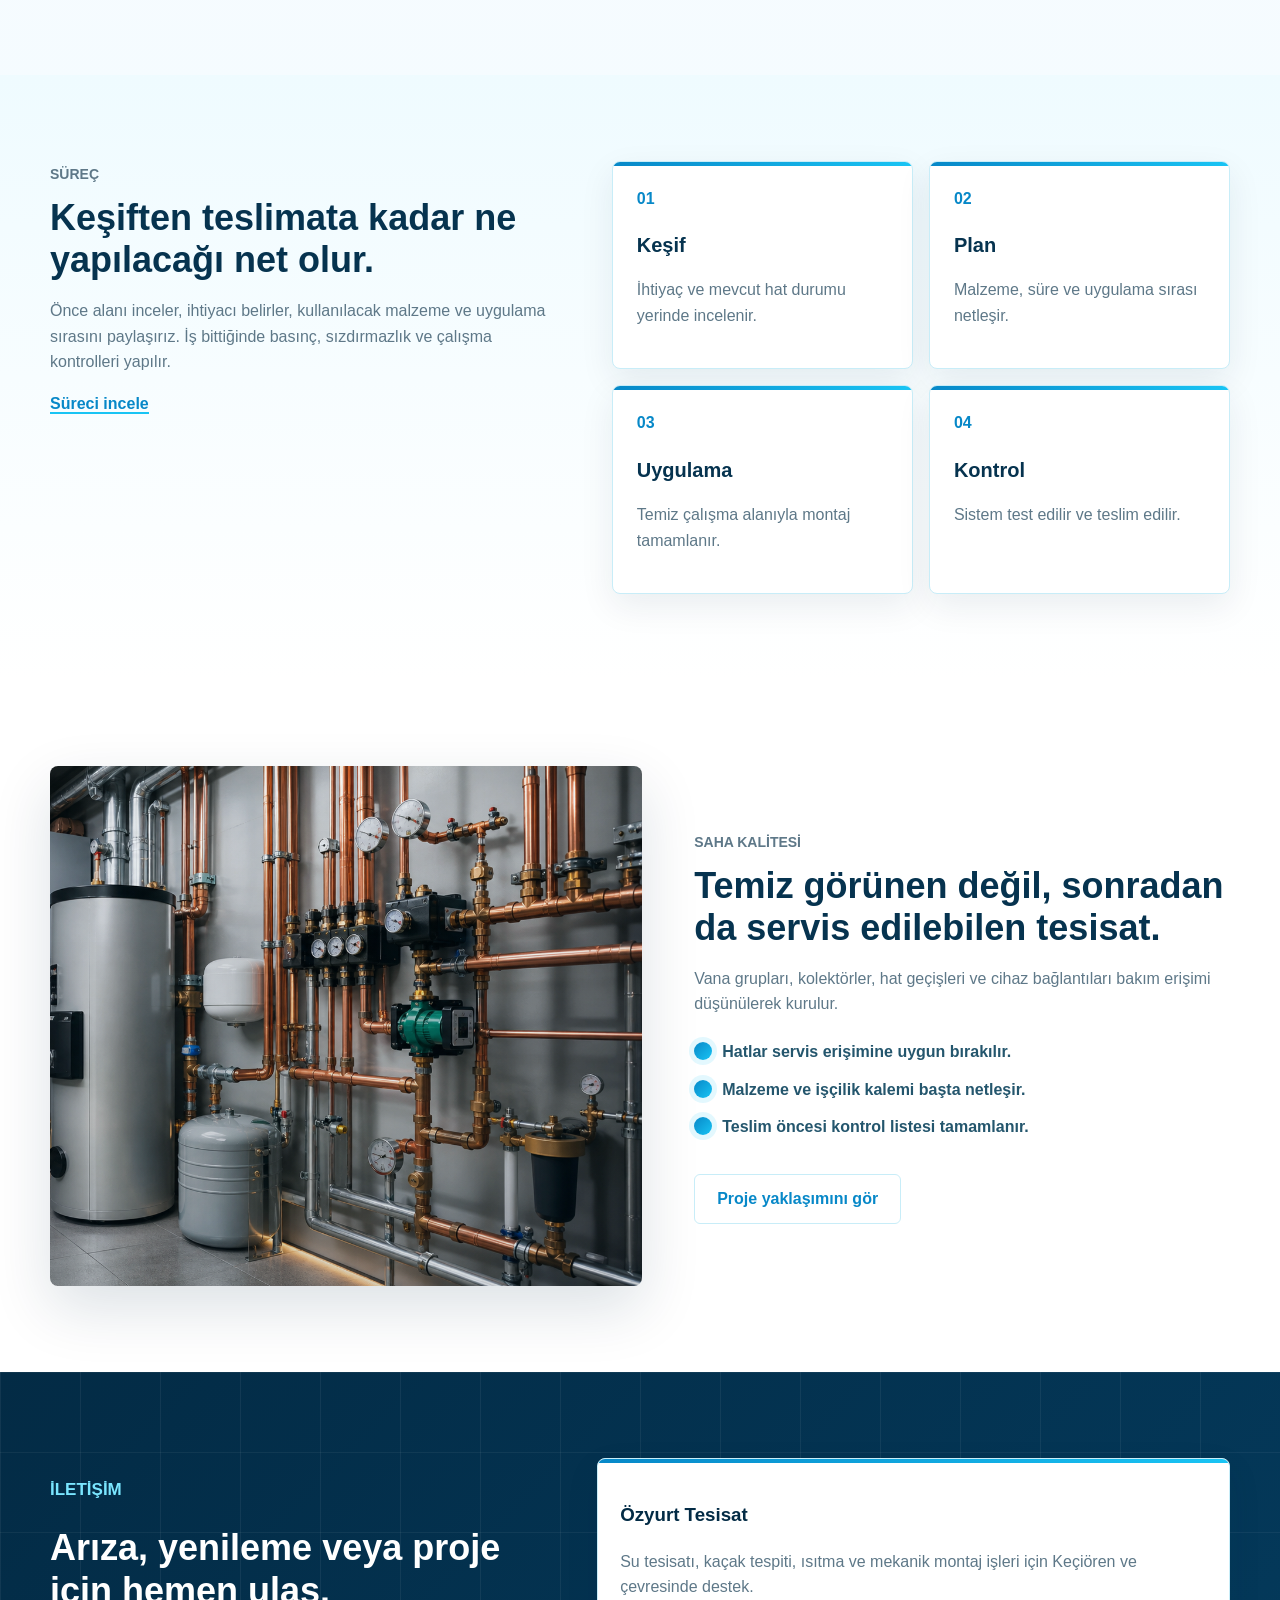
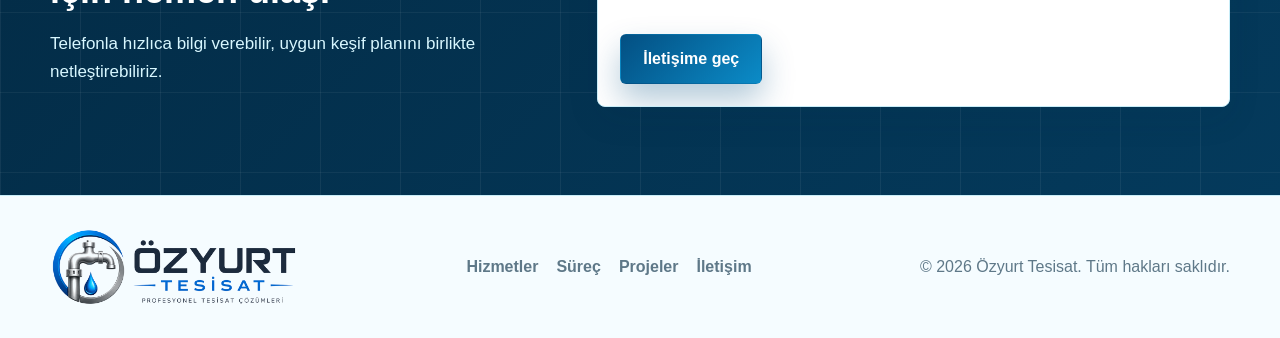
==== commit 5a255e96: "Add files via upload" ====
--- a/index.html
+++ b/index.html
@@ -5,10 +5,10 @@
     <meta name="viewport" content="width=device-width, initial-scale=1">
     <meta name="description" content="Özyurt Tesisat; Ankara Keçiören'de su tesisatı, kaçak tespiti, ısıtma sistemleri ve mekanik montaj çözümleri sunar.">
     <title>Özyurt Tesisat | Ankara Su Tesisatı ve Mekanik Çözümler</title>
-    <link rel="icon" href="assets/favicon.ico?v=tesisat3" sizes="any">
-    <link rel="icon" href="assets/favicon.png?v=tesisat3" type="image/png">
+    <link rel="icon" href="assets/favicon.ico?v=favicon2" sizes="any">
+    <link rel="icon" href="assets/favicon.png?v=favicon2" type="image/png">
     <link rel="preload" as="image" href="assets/ozyurt-hero.png">
-    <link rel="stylesheet" href="styles.css?v=reveal1">
+    <link rel="stylesheet" href="styles.css?v=metal3">
   </head>
   <body data-page="home">
     <a class="skip-link" href="#icerik">İçeriğe geç</a>
@@ -26,7 +26,7 @@
       <nav class="navbar" aria-label="Ana menü">
         <div class="container navbar__inner">
           <a class="brand" href="index.html" aria-label="Özyurt Tesisat ana sayfa">
-            <img src="assets/ozyurt-logo-banner.png?v=tesisat1" alt="Özyurt Tesisat">
+            <img src="assets/ozyurt-logo-banner.png?v=metal3" alt="Özyurt Tesisat">
           </a>
           <button class="menu-toggle" type="button" aria-expanded="false" aria-controls="site-menu">
             <span class="menu-toggle__line"></span>
@@ -242,7 +242,7 @@
 
     <footer class="site-footer">
       <div class="container site-footer__inner">
-        <img src="assets/ozyurt-logo-banner.png?v=tesisat1" alt="Özyurt Tesisat">
+        <img src="assets/ozyurt-logo-banner.png?v=metal3" alt="Özyurt Tesisat">
         <div class="footer-links">
           <a href="hizmetler.html">Hizmetler</a>
           <a href="surec.html">Süreç</a>
--- a/styles.css
+++ b/styles.css
@@ -113,17 +113,18 @@
 }
 
 .navbar__inner {
-  min-height: 88px;
+  min-height: 92px;
 }
 
 .brand {
-  width: 230px;
+  width: 300px;
   max-width: 45vw;
 }
 
 .brand img {
   width: 100%;
   height: auto;
+  border-radius: 8px;
 }
 
 .site-menu {
@@ -1004,7 +1005,8 @@
 }
 
 .site-footer img {
-  width: 190px;
+  width: 248px;
+  border-radius: 8px;
 }
 
 .site-footer p,
@@ -1116,11 +1118,11 @@
 
   .navbar__inner {
     gap: 14px;
-    min-height: 68px;
+    min-height: 76px;
   }
 
   .brand {
-    width: 160px;
+    width: 186px;
     max-width: calc(100vw - 88px);
   }
 
@@ -1241,7 +1243,7 @@
 
 @media (max-width: 420px) {
   .brand {
-    width: 150px;
+    width: 172px;
   }
 
   .hero h1,
@@ -1261,7 +1263,7 @@
 
 @media (max-width: 360px) {
   .brand {
-    width: 142px;
+    width: 162px;
   }
 
   .hero h1,
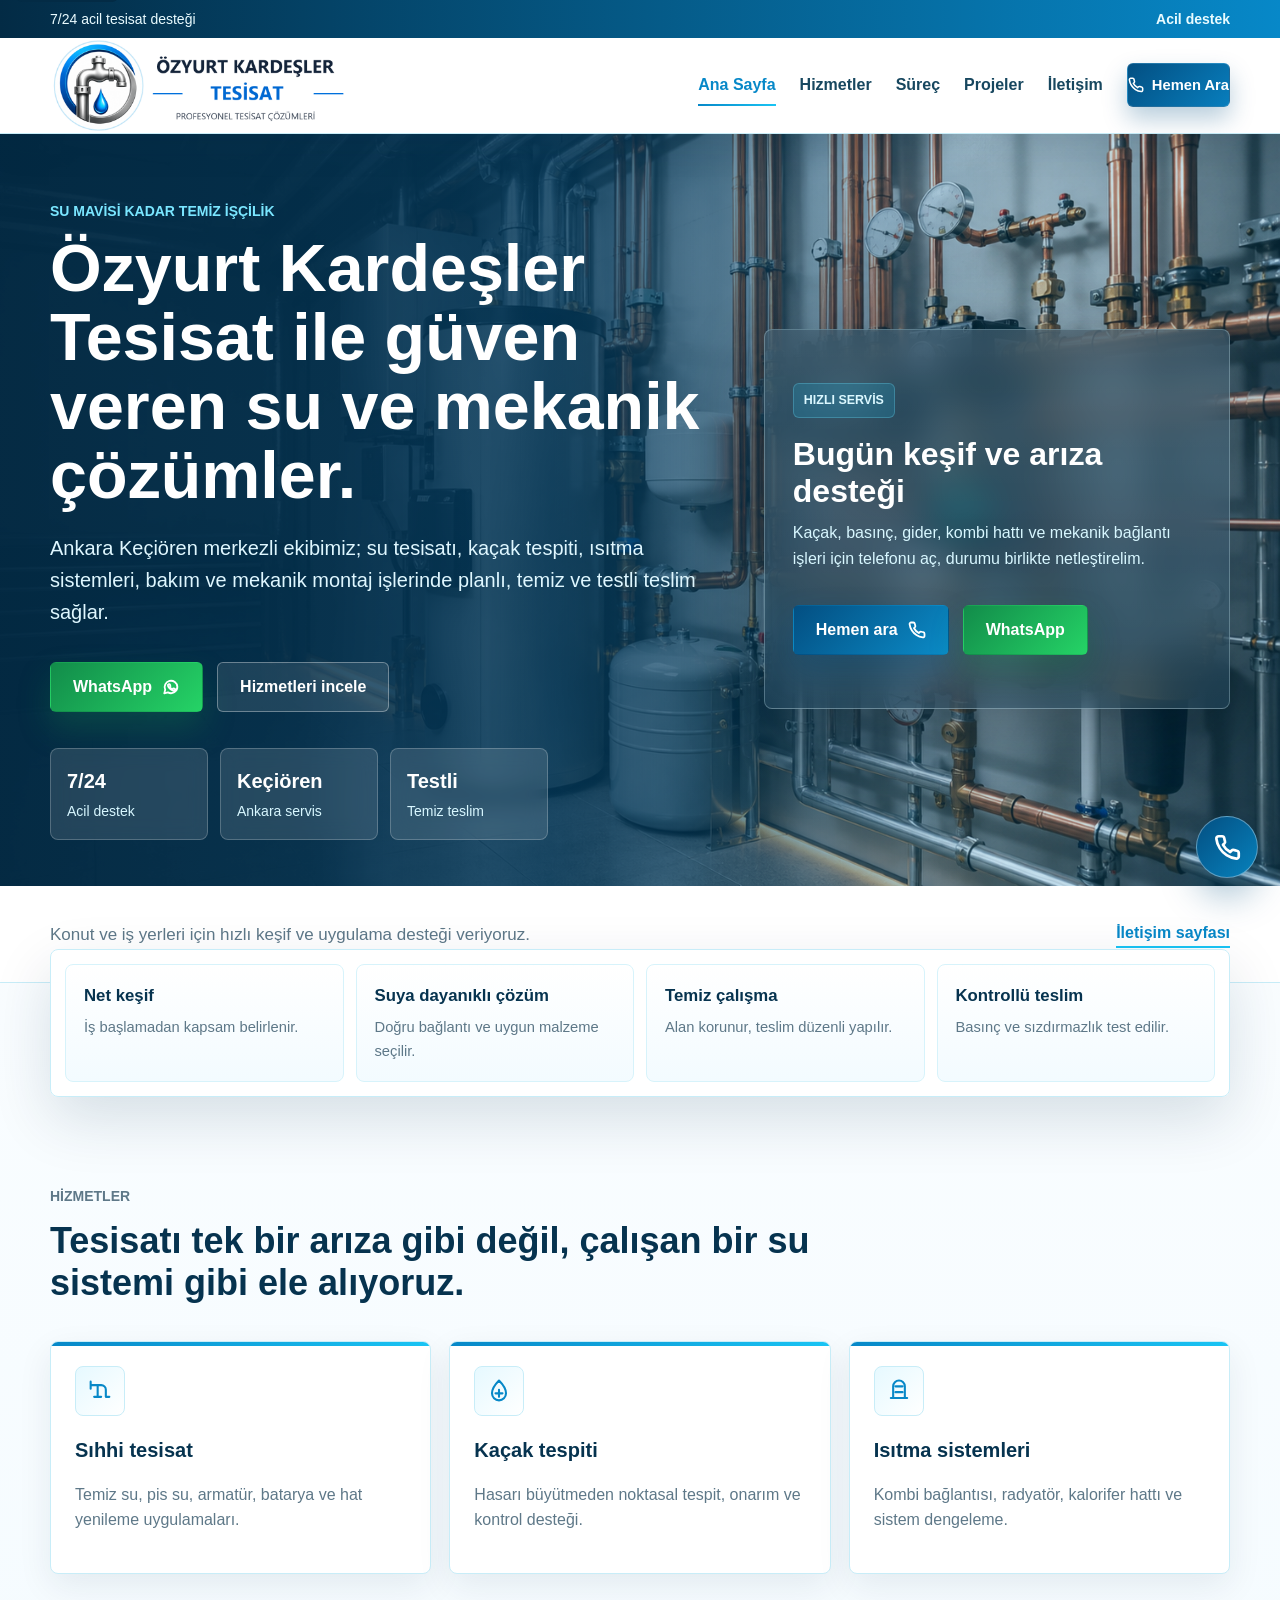
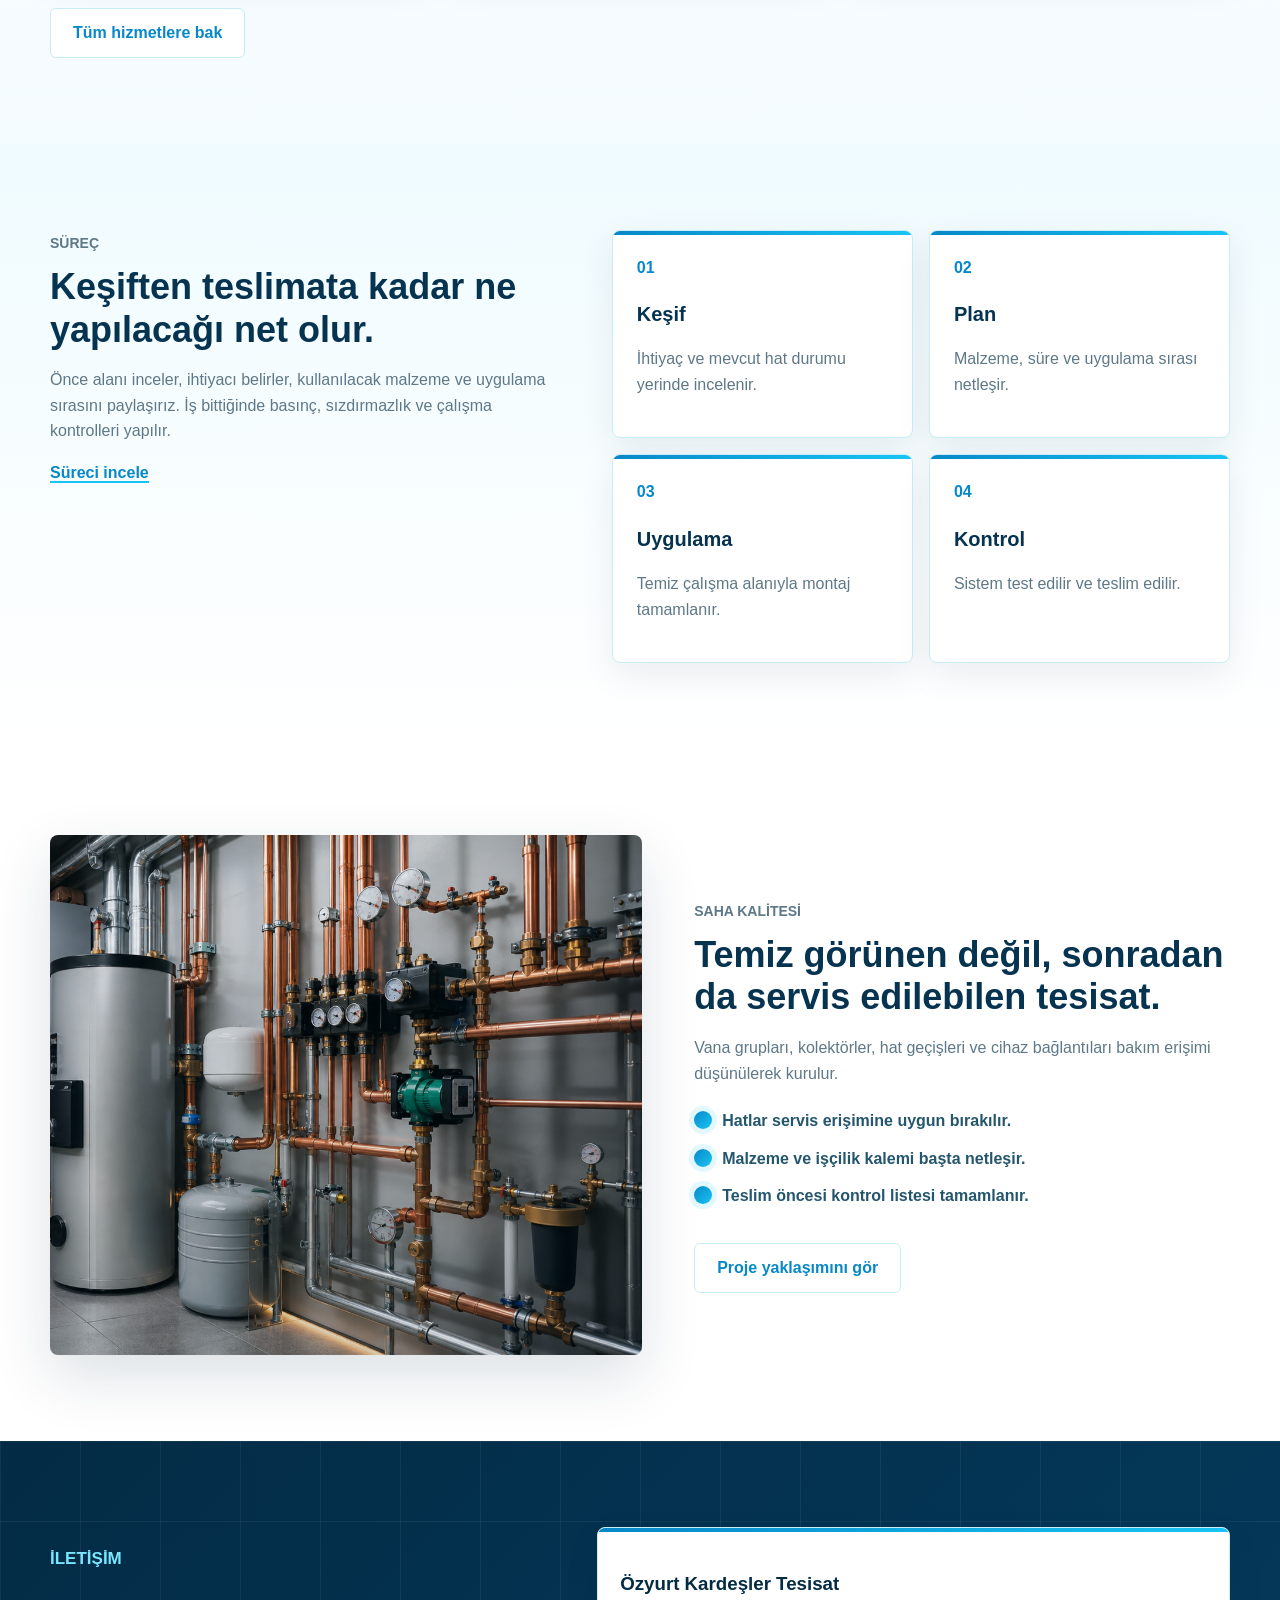
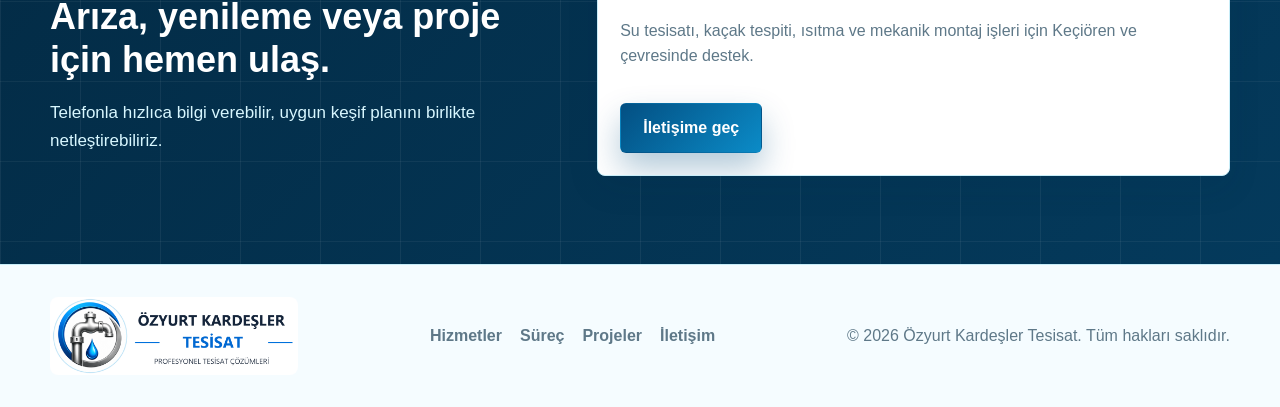
==== commit af206969: "Add files via upload" ====
--- a/index.html
+++ b/index.html
@@ -3,8 +3,8 @@
   <head>
     <meta charset="utf-8">
     <meta name="viewport" content="width=device-width, initial-scale=1">
-    <meta name="description" content="Özyurt Tesisat; Ankara Keçiören'de su tesisatı, kaçak tespiti, ısıtma sistemleri ve mekanik montaj çözümleri sunar.">
-    <title>Özyurt Tesisat | Ankara Su Tesisatı ve Mekanik Çözümler</title>
+    <meta name="description" content="Özyurt Kardeşler Tesisat; Ankara Keçiören'de su tesisatı, kaçak tespiti, ısıtma sistemleri ve mekanik montaj çözümleri sunar.">
+    <title>Özyurt Kardeşler Tesisat | Ankara Su Tesisatı ve Mekanik Çözümler</title>
     <link rel="icon" href="assets/favicon.ico?v=favicon2" sizes="any">
     <link rel="icon" href="assets/favicon.png?v=favicon2" type="image/png">
     <link rel="preload" as="image" href="assets/ozyurt-hero.png">
@@ -25,8 +25,8 @@
 
       <nav class="navbar" aria-label="Ana menü">
         <div class="container navbar__inner">
-          <a class="brand" href="index.html" aria-label="Özyurt Tesisat ana sayfa">
-            <img src="assets/ozyurt-logo-banner.png?v=metal3" alt="Özyurt Tesisat">
+          <a class="brand" href="index.html" aria-label="Özyurt Kardeşler Tesisat ana sayfa">
+            <img src="assets/ozyurt-logo-banner.png?v=kardesler1" alt="Özyurt Kardeşler Tesisat">
           </a>
           <button class="menu-toggle" type="button" aria-expanded="false" aria-controls="site-menu">
             <span class="menu-toggle__line"></span>
@@ -50,12 +50,12 @@
     </header>
 
     <main id="icerik">
-      <section class="hero" aria-label="Özyurt Tesisat">
+      <section class="hero" aria-label="Özyurt Kardeşler Tesisat">
         <div class="hero__bg" aria-hidden="true"></div>
         <div class="container hero__content">
           <div class="hero-copy">
             <p class="eyebrow">Su mavisi kadar temiz işçilik</p>
-            <h1>Özyurt Tesisat ile güven veren su ve mekanik çözümler.</h1>
+            <h1>Özyurt Kardeşler Tesisat ile güven veren su ve mekanik çözümler.</h1>
             <p class="hero__lead">
               Ankara Keçiören merkezli ekibimiz; su tesisatı, kaçak tespiti, ısıtma sistemleri,
               bakım ve mekanik montaj işlerinde planlı, temiz ve testli teslim sağlar.
@@ -230,7 +230,7 @@
             <p>Telefonla hızlıca bilgi verebilir, uygun keşif planını birlikte netleştirebiliriz.</p>
           </div>
           <div class="contact-info-card">
-            <h3>Özyurt Tesisat</h3>
+            <h3>Özyurt Kardeşler Tesisat</h3>
             <p>Su tesisatı, kaçak tespiti, ısıtma ve mekanik montaj işleri için Keçiören ve çevresinde destek.</p>
             <div class="cta-actions">
               <a class="btn btn--primary" href="iletisim.html">İletişime geç</a>
@@ -242,14 +242,14 @@
 
     <footer class="site-footer">
       <div class="container site-footer__inner">
-        <img src="assets/ozyurt-logo-banner.png?v=metal3" alt="Özyurt Tesisat">
+        <img src="assets/ozyurt-logo-banner.png?v=kardesler1" alt="Özyurt Kardeşler Tesisat">
         <div class="footer-links">
           <a href="hizmetler.html">Hizmetler</a>
           <a href="surec.html">Süreç</a>
           <a href="projeler.html">Projeler</a>
           <a href="iletisim.html">İletişim</a>
         </div>
-        <p>© <span id="year"></span> Özyurt Tesisat. Tüm hakları saklıdır.</p>
+        <p>© <span id="year"></span> Özyurt Kardeşler Tesisat. Tüm hakları saklıdır.</p>
       </div>
     </footer>
 
